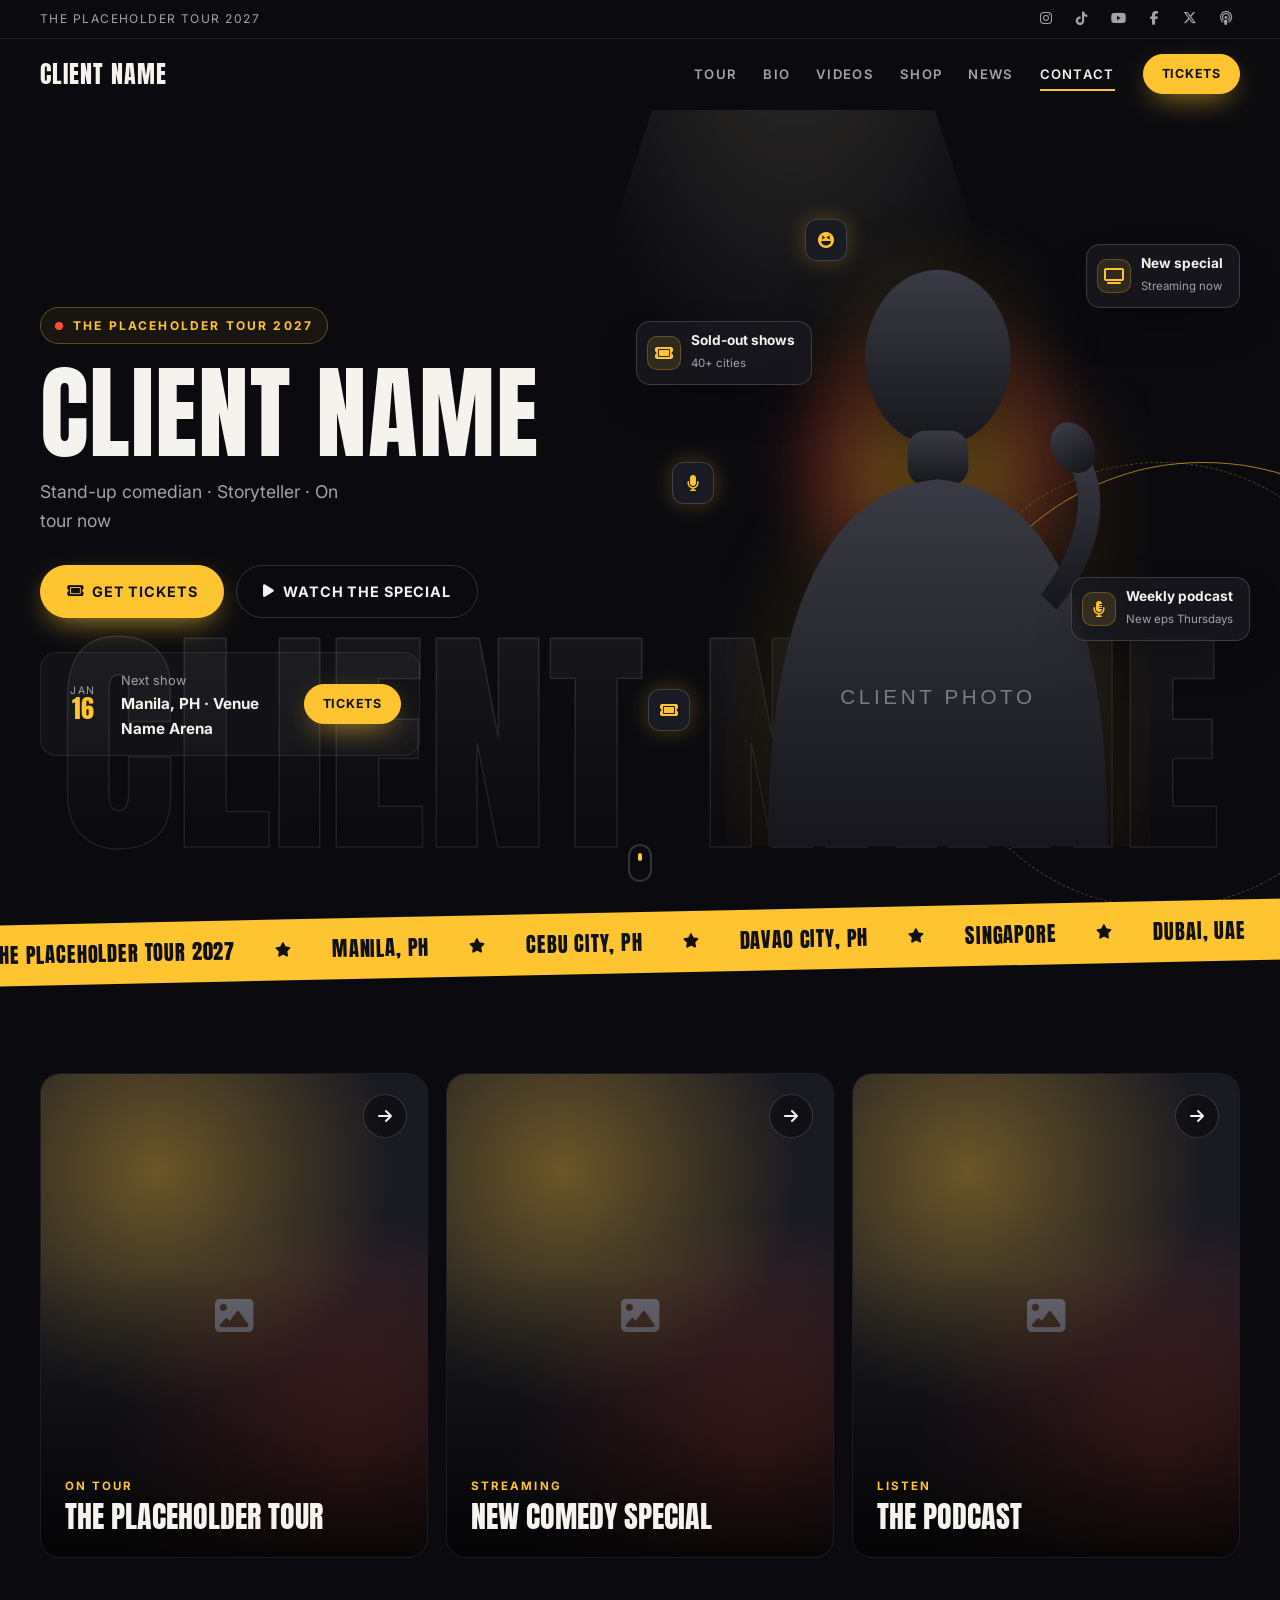
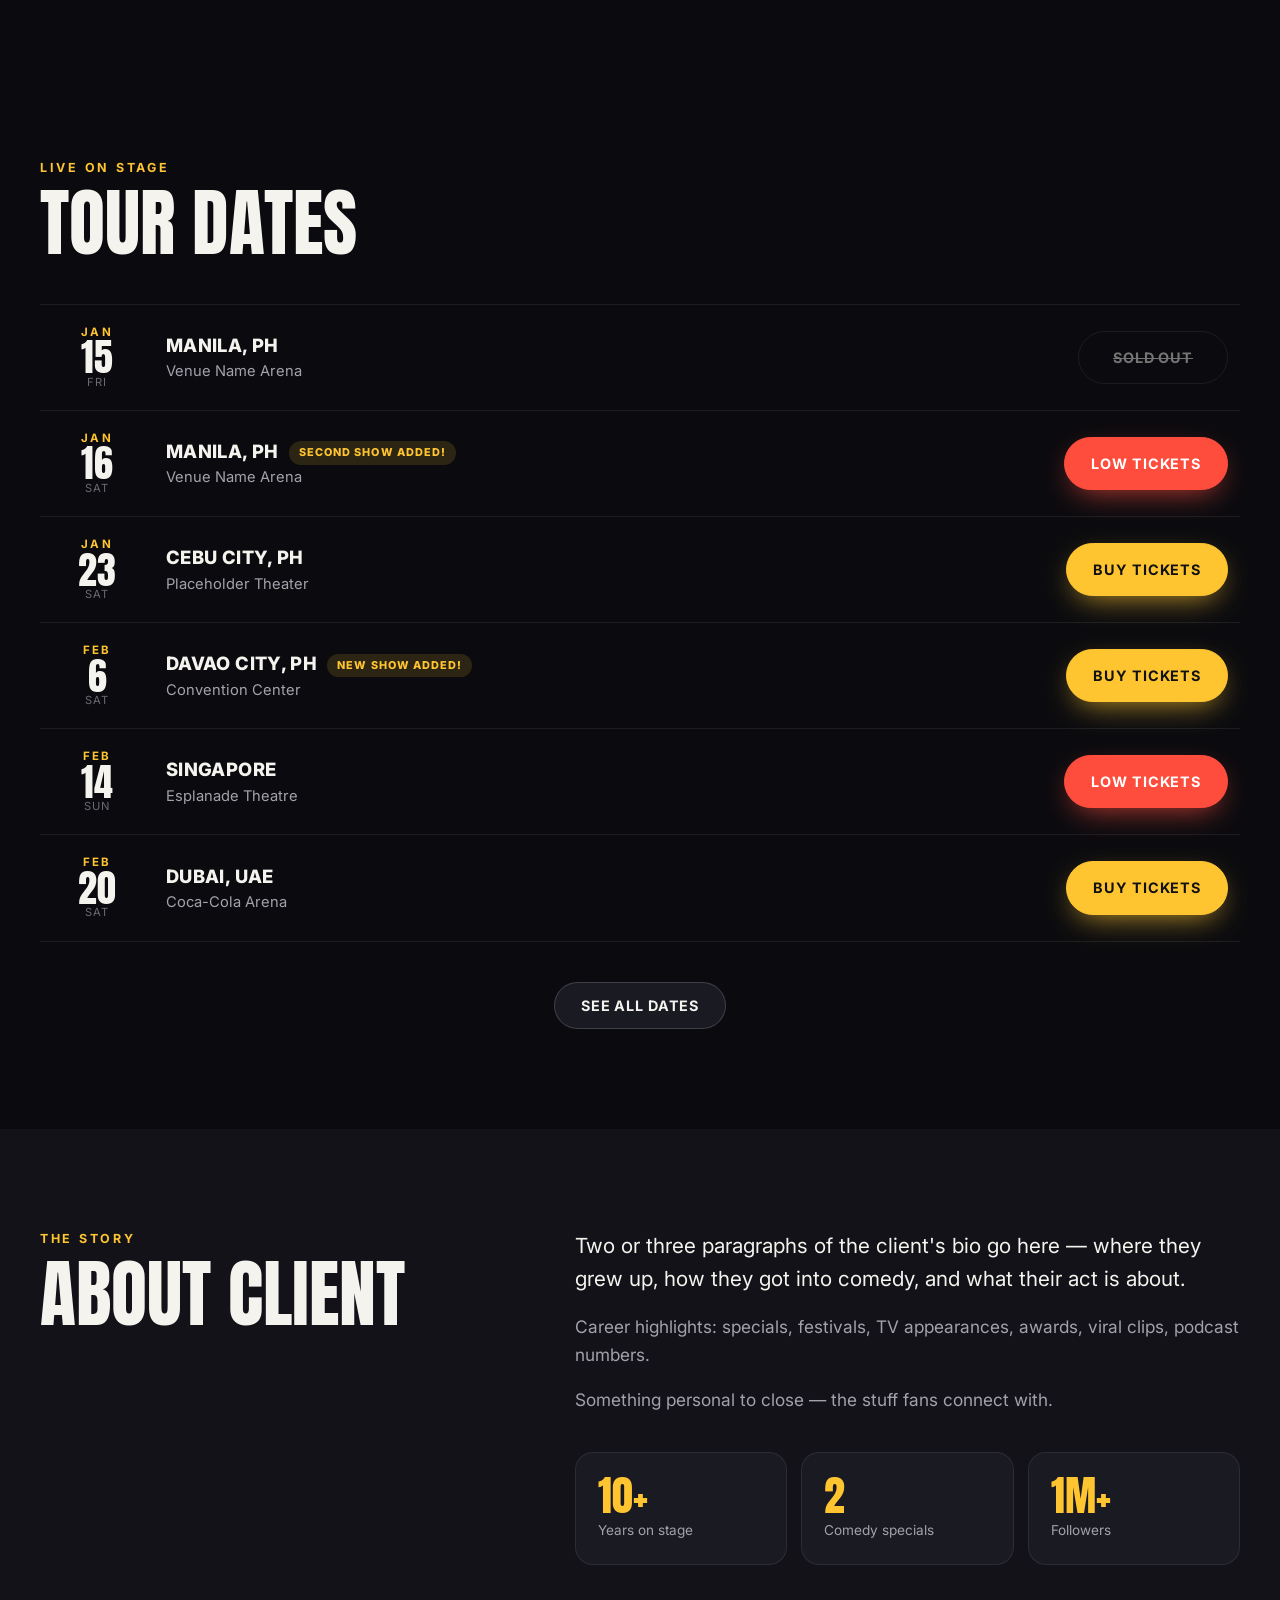
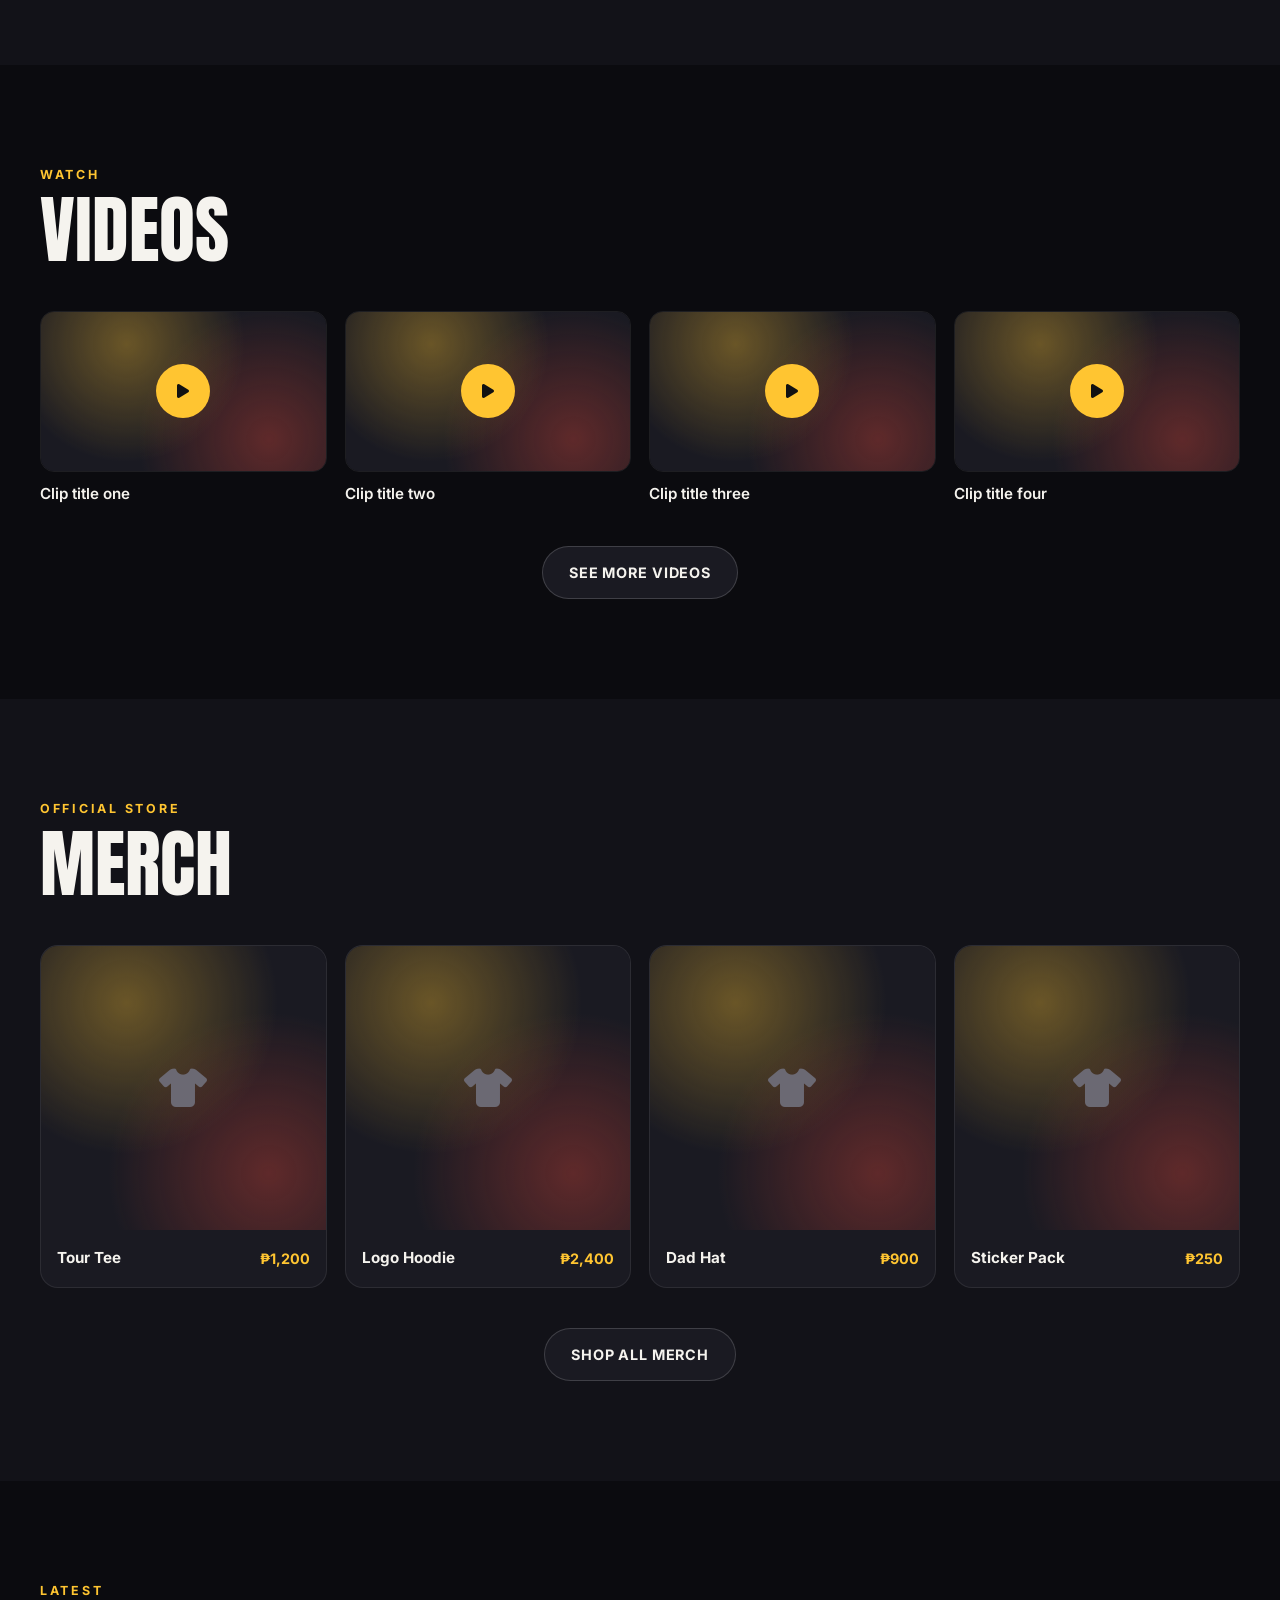
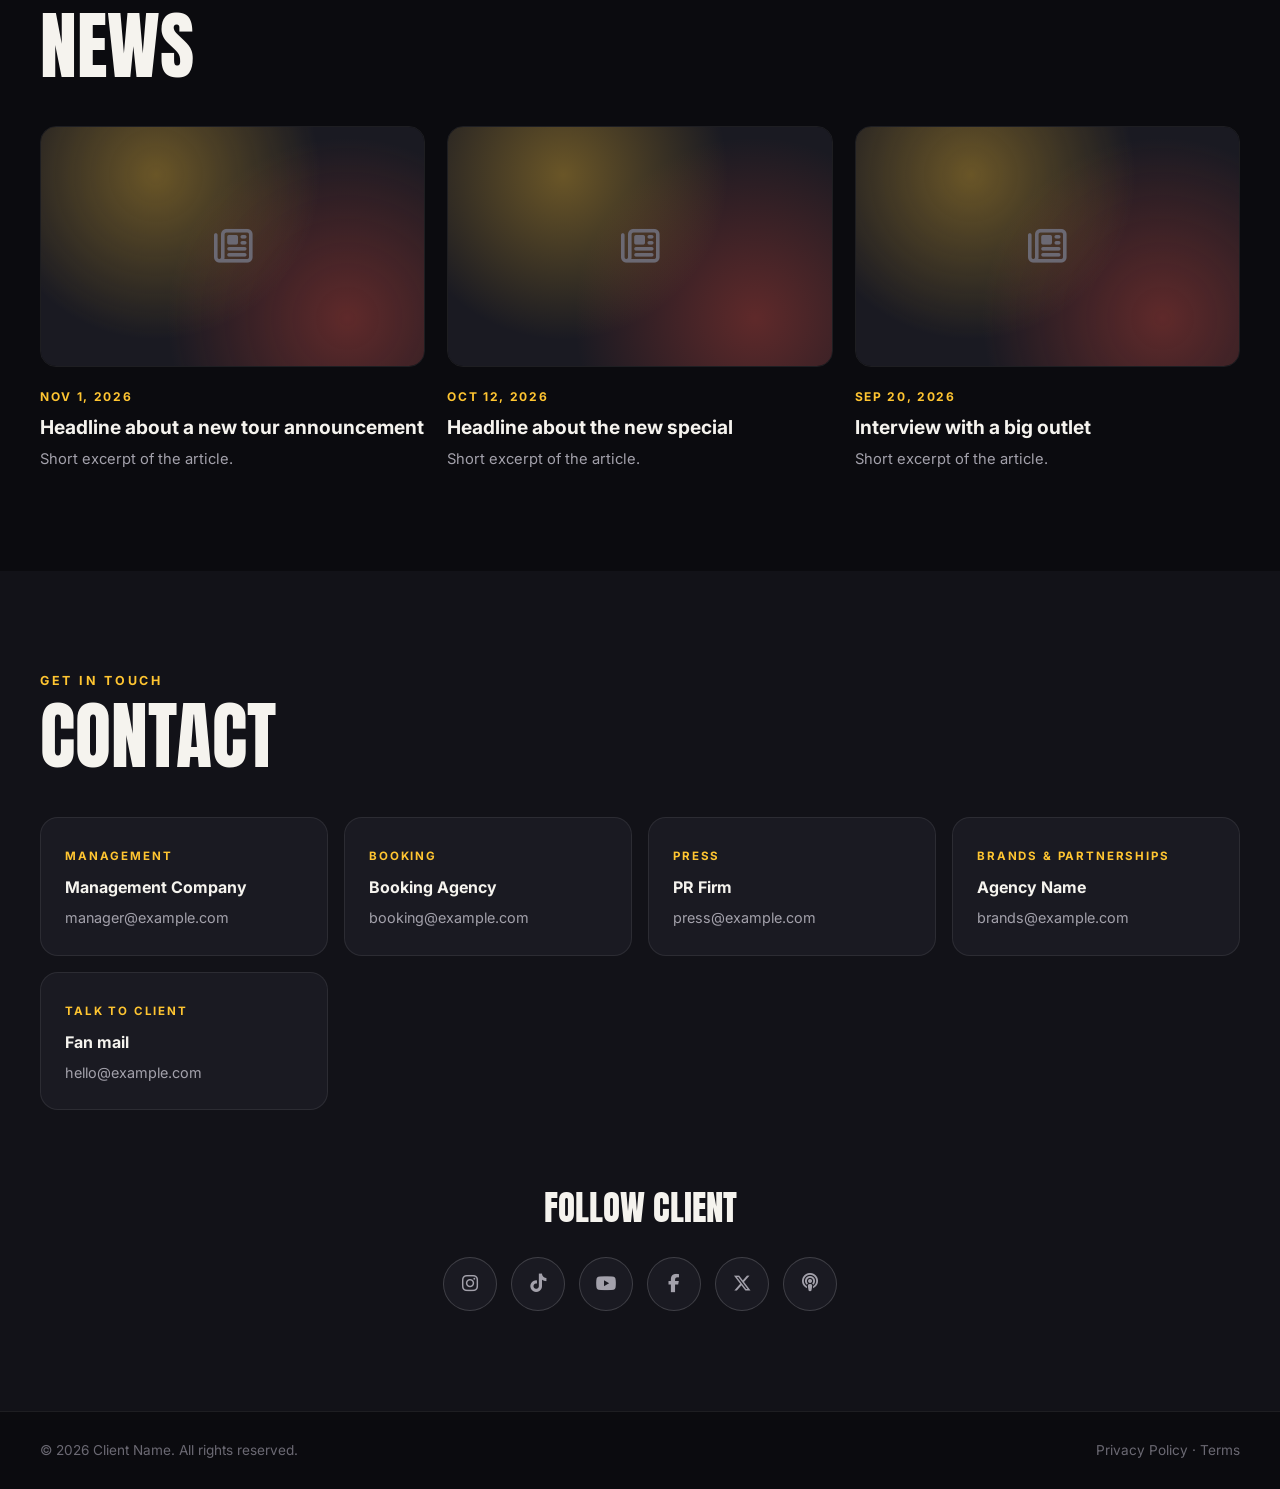
==== index.html @ ed83b292 "Comedian site template + Kapitan fan assistant Co-Authored-By: Claude Opus 5.5 <noreply@anthropic.co" ====
<!doctype html>
<html lang="en">
<head>
  <meta charset="utf-8">
  <meta name="viewport" content="width=device-width, initial-scale=1">
  <title>Client Name — Official Site</title>
  <meta name="description" content="Official site: tour dates, tickets, videos, merch and news.">
  <link rel="preconnect" href="https://fonts.googleapis.com">
  <link rel="preconnect" href="https://fonts.gstatic.com" crossorigin>
  <link href="https://fonts.googleapis.com/css2?family=Anton&family=Inter:wght@400;500;600;700;800&display=swap" rel="stylesheet">
  <link rel="stylesheet" href="https://cdnjs.cloudflare.com/ajax/libs/font-awesome/6.5.2/css/all.min.css">
  <link rel="stylesheet" href="style.css">
</head>
<body>
  <!-- top social strip -->
  <div class="topbar"><div class="wrap"><span class="topbar-tour" data-bind="tourName"></span><div class="socials sm" data-render="socials"></div></div></div>

  <header class="nav" id="nav">
    <div class="wrap nav-inner">
      <a href="#top" class="logo" data-bind="name"></a>
      <nav class="nav-links" id="navLinks">
        <a href="#tour">Tour</a><a href="#about">Bio</a><a href="#videos">Videos</a><a href="#merch">Shop</a><a href="#news">News</a><a href="#contact">Contact</a>
      </nav>
      <a href="#tour" class="btn btn-primary btn-sm nav-cta">Tickets</a>
      <button class="burger" id="burger" aria-label="Menu"><span></span><span></span></button>
    </div>
  </header>

  <main id="top">
    <!-- ================= HERO ================= -->
    <section class="hero">
      <div class="spotlight" aria-hidden="true"></div>
      <div class="hero-name" aria-hidden="true" data-depth="0.4"><span data-bind="name"></span></div>

      <div class="wrap hero-grid">
        <div class="hero-copy">
          <p class="eyebrow"><span class="live-dot"></span><span data-bind="tourName"></span></p>
          <h1 class="hero-title" data-bind="name"></h1>
          <p class="hero-tag" data-bind="tagline"></p>
          <div class="hero-btns" data-render="heroButtons"></div>
          <div class="next-show" id="nextShow"></div>
        </div>

        <div class="hero-visual" id="heroVisual">
          <div class="portrait" data-depth="0.6">
            <div class="halo" data-depth="1.3"></div>
            <div class="ring ring-a" data-depth="1"></div>
            <div class="ring ring-b" data-depth="1.2"></div>
            <div class="sweep" aria-hidden="true"></div>
            <img class="portrait-img" id="portraitImg" alt="" width="700" height="1054">
          </div>
          <div data-render="chips"></div>
          <span class="float-icon fi-1" data-depth="3"><i class="fa-solid fa-microphone"></i></span>
          <span class="float-icon fi-2" data-depth="2.4"><i class="fa-solid fa-face-laugh-squint"></i></span>
          <span class="float-icon fi-3" data-depth="3.2"><i class="fa-solid fa-ticket"></i></span>
        </div>
      </div>
      <a href="#promos" class="scroll-cue" aria-label="Scroll"><span></span></a>
    </section>

    <!-- ticker -->
    <div class="ticker" aria-hidden="true"><div class="ticker-track" id="ticker"></div></div>

    <!-- ================= PROMO TILES ================= -->
    <section class="section" id="promos"><div class="wrap promos" data-render="promos"></div></section>

    <!-- ================= TOUR ================= -->
    <section class="section" id="tour">
      <div class="wrap">
        <div class="sec-head reveal"><span class="kicker">Live on stage</span><h2>Tour Dates</h2></div>
        <ul class="tour-list" id="tourList"></ul>
        <div class="center"><button class="btn btn-ghost" id="tourMore">See all dates</button></div>
      </div>
    </section>

    <!-- ================= ABOUT ================= -->
    <section class="section alt" id="about">
      <div class="wrap about">
        <div class="sec-head reveal"><span class="kicker">The story</span><h2>About <span data-bind="firstName"></span></h2></div>
        <div class="about-body reveal" data-render="about"></div>
        <div class="stats reveal" data-render="stats"></div>
      </div>
    </section>

    <!-- ================= VIDEOS ================= -->
    <section class="section" id="videos">
      <div class="wrap">
        <div class="sec-head reveal"><span class="kicker">Watch</span><h2>Videos</h2></div>
        <div class="video-grid" data-render="videos"></div>
        <div class="center"><a class="btn btn-ghost" data-href="videosMore" target="_blank" rel="noopener">See more videos</a></div>
      </div>
    </section>

    <!-- ================= MERCH ================= -->
    <section class="section alt" id="merch">
      <div class="wrap">
        <div class="sec-head reveal"><span class="kicker">Official store</span><h2>Merch</h2></div>
        <div class="merch-grid" data-render="merch"></div>
        <div class="center"><a class="btn btn-ghost" data-href="merchStore" target="_blank" rel="noopener">Shop all merch</a></div>
      </div>
    </section>

    <!-- ================= NEWS ================= -->
    <section class="section" id="news">
      <div class="wrap">
        <div class="sec-head reveal"><span class="kicker">Latest</span><h2>News</h2></div>
        <div class="news-grid" data-render="news"></div>
      </div>
    </section>

    <!-- ================= CONTACT ================= -->
    <section class="section alt" id="contact">
      <div class="wrap">
        <div class="sec-head reveal"><span class="kicker">Get in touch</span><h2>Contact</h2></div>
        <div class="contact-grid" data-render="contacts"></div>
        <div class="follow reveal">
          <h3>Follow <span data-bind="firstName"></span></h3>
          <div class="socials lg" data-render="socials"></div>
        </div>
      </div>
    </section>
  </main>

  <footer class="footer">
    <div class="wrap footer-inner">
      <span>© <span id="year"></span> <span data-bind="name"></span>. All rights reserved.</span>
      <span><a href="#">Privacy Policy</a> · <a href="#">Terms</a></span>
    </div>
  </footer>

  <!-- video lightbox -->
  <div class="lightbox" id="lightbox" hidden><button class="lb-close" aria-label="Close">&times;</button><div class="lb-frame" id="lbFrame"></div></div>

  <script src="data.js"></script>
  <script src="script.js"></script>
  <!-- Kapitan fan assistant: knowledge is generated from data.js -->
  <script src="kapitan-kb.js"></script>
  <script src="https://garciaralphlawrence-svg.github.io/AI-Analytics-Studio/widget/kapitan.js" data-site="comedian" data-api="none" defer></script>
</body>
</html>
---- style.css ----
:root {
  --bg: #0b0b0f; --bg-2: #121218; --surface: #1a1a22; --border: rgba(255,255,255,.08); --border-strong: rgba(255,255,255,.16);
  --text: #f5f3ee; --muted: #a3a1ab; --faint: #6b6973;
  --accent: #ffc531; --accent-rgb: 255,197,49; --hot: #ff4d3d; --ok: #3ddc84;
  --display: "Anton", Impact, sans-serif; --body: "Inter", system-ui, sans-serif;
  --ease: cubic-bezier(.22,1,.36,1); --shadow: 0 20px 50px -20px rgba(0,0,0,.7);
}
* { box-sizing: border-box; margin: 0; padding: 0; }
html { scroll-behavior: smooth; scroll-padding-top: 80px; }
body { background: var(--bg); color: var(--text); font-family: var(--body); line-height: 1.6; overflow-x: hidden; }
a { color: inherit; text-decoration: none; }
img { display: block; max-width: 100%; }
.wrap { width: min(1200px, 100% - 32px); margin-inline: auto; }
.center { text-align: center; margin-top: 40px; }

/* buttons */
.btn { display: inline-flex; align-items: center; gap: 8px; padding: 14px 26px; border-radius: 999px; font-weight: 700; font-size: .9rem; letter-spacing: .06em; text-transform: uppercase; border: 1px solid var(--border-strong); background: transparent; color: var(--text); cursor: pointer; transition: all .3s var(--ease); font-family: inherit; }
.btn:hover { transform: translateY(-3px); border-color: var(--accent); color: var(--accent); }
.btn-primary { background: var(--accent); color: #111; border-color: var(--accent); box-shadow: 0 10px 30px -10px rgba(var(--accent-rgb), .8); }
.btn-primary:hover { color: #111; box-shadow: 0 16px 40px -10px rgba(var(--accent-rgb), 1); }
.btn-sm { padding: 9px 18px; font-size: .78rem; }
.btn-ghost { background: var(--surface); }

/* top strip + nav */
.topbar { border-bottom: 1px solid var(--border); font-size: .75rem; color: var(--muted); letter-spacing: .12em; text-transform: uppercase; }
.topbar .wrap { display: flex; justify-content: space-between; align-items: center; height: 38px; }
.socials { display: flex; gap: 10px; flex-wrap: wrap; }
.socials a { display: grid; place-items: center; color: var(--muted); transition: all .3s var(--ease); }
.socials.sm a { width: 26px; height: 26px; font-size: .85rem; }
.socials a:hover { color: var(--accent); transform: translateY(-3px); }
.socials.lg { justify-content: center; gap: 14px; }
.socials.lg a { width: 54px; height: 54px; border-radius: 50%; border: 1px solid var(--border-strong); font-size: 1.15rem; background: var(--surface); }
.socials.lg a:hover { border-color: var(--accent); box-shadow: 0 10px 24px -10px rgba(var(--accent-rgb), .8); }

.nav { position: sticky; top: 0; z-index: 50; transition: background .3s, border-color .3s; border-bottom: 1px solid transparent; }
.nav.scrolled { background: rgba(11,11,15,.82); backdrop-filter: blur(14px); -webkit-backdrop-filter: blur(14px); border-color: var(--border); }
.nav-inner { display: flex; align-items: center; gap: 28px; height: 70px; }
.logo { font-family: var(--display); font-size: 1.5rem; letter-spacing: .04em; text-transform: uppercase; margin-right: auto; }
.nav-links { display: flex; gap: 26px; }
.nav-links a { font-size: .82rem; font-weight: 600; letter-spacing: .1em; text-transform: uppercase; color: var(--muted); position: relative; }
.nav-links a::after { content: ""; position: absolute; left: 0; bottom: -6px; width: 100%; height: 2px; background: var(--accent); transform: scaleX(0); transition: transform .3s var(--ease); transform-origin: left; }
.nav-links a:hover, .nav-links a.active { color: var(--text); }
.nav-links a:hover::after, .nav-links a.active::after { transform: scaleX(1); }
.burger { display: none; background: none; border: 0; width: 34px; height: 34px; cursor: pointer; position: relative; }
.burger span { position: absolute; left: 6px; right: 6px; height: 2px; background: var(--text); transition: transform .3s; }
.burger span:first-child { top: 12px; } .burger span:last-child { top: 20px; }
.burger.open span:first-child { transform: translateY(4px) rotate(45deg); } .burger.open span:last-child { transform: translateY(-4px) rotate(-45deg); }

/* ================= HERO ================= */
.hero { position: relative; min-height: clamp(560px, calc(100svh - 108px), 920px); display: flex; align-items: center; overflow: hidden; padding: 40px 0 0; }
.spotlight { position: absolute; left: 62%; top: -20%; width: 900px; height: 140%; margin-left: -450px; pointer-events: none;
  background: radial-gradient(ellipse 40% 60% at 50% 0%, rgba(255,240,200,.16), transparent 70%); clip-path: polygon(40% 0, 60% 0, 100% 100%, 0 100%); filter: blur(10px); animation: flicker 6s ease-in-out infinite; }
@keyframes flicker { 0%,100% { opacity: 1; } 47% { opacity: 1; } 48% { opacity: .75; } 49% { opacity: 1; } }
/* giant name sitting BEHIND the floating cutout */
.hero-name { position: absolute; inset: auto 0 6% 0; text-align: center; pointer-events: none; z-index: 0; white-space: nowrap; }
.hero-name span { font-family: var(--display); text-transform: uppercase; font-size: clamp(6rem, 19vw, 18rem); line-height: .85; color: transparent; -webkit-text-stroke: 1.5px rgba(255,255,255,.09);
  background: linear-gradient(180deg, rgba(255,255,255,.07), transparent 80%); -webkit-background-clip: text; background-clip: text; }

.hero-grid { position: relative; z-index: 2; display: grid; grid-template-columns: minmax(0,1fr) minmax(0,1.05fr); align-items: end; gap: 20px; width: min(1200px, 100% - 32px); }
.hero-copy { padding-bottom: 90px; }
.eyebrow { display: inline-flex; align-items: center; gap: 10px; font-size: .75rem; font-weight: 700; letter-spacing: .18em; text-transform: uppercase; color: var(--accent); padding: 8px 14px; border: 1px solid rgba(var(--accent-rgb), .3); border-radius: 999px; background: rgba(var(--accent-rgb), .06); }
.live-dot { width: 8px; height: 8px; border-radius: 50%; background: var(--hot); box-shadow: 0 0 0 0 rgba(255,77,61,.7); animation: pulse 1.8s infinite; }
@keyframes pulse { 70% { box-shadow: 0 0 0 10px rgba(255,77,61,0); } 100% { box-shadow: 0 0 0 0 rgba(255,77,61,0); } }
.hero-title { font-family: var(--display); font-weight: 400; text-transform: uppercase; font-size: clamp(3.4rem, 8vw, 7rem); line-height: .92; margin: 22px 0 18px; letter-spacing: .01em; }
.hero-title .ch { display: inline-block; opacity: 0; transform: translateY(60%) rotate(6deg); transition: all .8s var(--ease); }
body.ready .hero-title .ch { opacity: 1; transform: none; }
.hero-tag { color: var(--muted); font-size: 1.1rem; max-width: 30ch; }
.hero-btns { display: flex; gap: 12px; flex-wrap: wrap; margin-top: 30px; }
.next-show { margin-top: 34px; display: flex; align-items: center; gap: 14px; padding: 14px 18px; border: 1px solid var(--border); border-radius: 16px; background: rgba(255,255,255,.03); max-width: 380px; }
.next-show:empty { display: none; }
.next-show .ns-date { font-family: var(--display); font-size: 1.6rem; line-height: 1; text-align: center; color: var(--accent); min-width: 48px; }
.next-show .ns-date small { display: block; font-family: var(--body); font-size: .65rem; letter-spacing: .15em; color: var(--muted); }
.next-show b { display: block; font-size: .95rem; } .next-show span { font-size: .8rem; color: var(--muted); }

/* the floating cutout (same logic as the portfolio) */
.hero-visual { position: relative; height: min(640px, 72svh); min-height: 460px; }
.portrait { position: absolute; left: 50%; bottom: 0; height: 100%; aspect-ratio: 700 / 1054; transform: translateX(-50%); }
.portrait-img, .sweep { position: absolute; left: 0; bottom: 0; width: 100%; height: 100%; object-fit: contain; object-position: bottom; z-index: 2; }
.portrait-img { filter: drop-shadow(0 30px 40px rgba(0,0,0,.6)) drop-shadow(0 0 40px rgba(var(--accent-rgb), .15));
  clip-path: inset(100% 0 0 0); transform: translateY(40px); transition: clip-path 1.4s var(--ease) .3s, transform 1.4s var(--ease) .3s; }
body.ready .portrait-img { clip-path: inset(0); transform: none; animation: hover 7s ease-in-out 1.8s infinite; }
@keyframes hover { 50% { translate: 0 -12px; } }
/* light sweep masked to the silhouette (mask url set by JS) */
.sweep { z-index: 3; pointer-events: none; mix-blend-mode: screen; -webkit-mask-size: contain; mask-size: contain; -webkit-mask-repeat: no-repeat; mask-repeat: no-repeat; -webkit-mask-position: bottom; mask-position: bottom;
  background: linear-gradient(180deg, transparent 42%, rgba(var(--accent-rgb), .25) 49%, rgba(255,255,255,.35) 50%, rgba(var(--accent-rgb), .25) 51%, transparent 58%); background-size: 100% 300%; background-position: 0 100%; opacity: 0; }
body.ready .sweep { animation: sweep 7s var(--ease) 1.6s infinite, hover 7s ease-in-out 1.8s infinite; }
@keyframes sweep { 0% { background-position: 0 100%; opacity: 1; } 35% { background-position: 0 0; opacity: 1; } 36%, 100% { opacity: 0; } }
.halo { position: absolute; left: 50%; top: 14%; width: 80%; aspect-ratio: 1; transform: translateX(-50%); border-radius: 50%; z-index: 1;
  background: radial-gradient(circle, rgba(var(--accent-rgb), .55), rgba(255,77,61,.25) 45%, transparent 70%); filter: blur(20px); animation: breathe 6s ease-in-out infinite; }
@keyframes breathe { 50% { opacity: .65; scale: 1.06; } }
.ring { position: absolute; left: 50%; top: 40%; border-radius: 50%; pointer-events: none; z-index: 1; }
.ring-a { width: 105%; aspect-ratio: 1; translate: -50% -50%; border: 1px dashed rgba(var(--accent-rgb), .3); animation: spin 40s linear infinite; }
.ring-b { width: 125%; aspect-ratio: 1; translate: -50% -50%; border: 1px solid transparent; border-top-color: rgba(var(--accent-rgb), .6); border-right-color: rgba(255,77,61,.4); animation: spin 14s linear infinite reverse; }
.ring::before { content: ""; position: absolute; width: 8px; height: 8px; border-radius: 50%; background: var(--accent); box-shadow: 0 0 14px var(--accent); top: 50%; left: -4px; }
@keyframes spin { to { rotate: 360deg; } }
.chip { position: absolute; z-index: 4; display: flex; align-items: center; gap: 10px; padding: 10px 16px 10px 10px; border-radius: 14px; background: rgba(26,26,34,.7); border: 1px solid var(--border-strong); backdrop-filter: blur(12px); -webkit-backdrop-filter: blur(12px); box-shadow: var(--shadow); opacity: 0; transition: opacity .8s var(--ease); }
body.ready .chip { opacity: 1; }
.chip > i { width: 34px; height: 34px; border-radius: 10px; display: grid; place-items: center; color: var(--accent); background: rgba(var(--accent-rgb), .12); border: 1px solid rgba(var(--accent-rgb), .25); }
.chip b { display: block; font-size: .85rem; line-height: 1.2; } .chip small { color: var(--muted); font-size: .72rem; }
.chip-0 { top: 18%; left: 0; animation: bob 6s ease-in-out infinite; transition-delay: 1.2s; }
.chip-1 { top: 6%; right: 0; animation: bob 7s ease-in-out .8s infinite; transition-delay: 1.4s; }
.chip-2 { top: 58%; right: -10px; animation: bob 6.5s ease-in-out 1.6s infinite; transition-delay: 1.6s; }
@keyframes bob { 50% { transform: translateY(-14px); } }
.float-icon { position: absolute; z-index: 1; width: 42px; height: 42px; border-radius: 12px; display: grid; place-items: center; background: var(--surface); border: 1px solid var(--border-strong); color: var(--accent); box-shadow: 0 0 22px rgba(var(--accent-rgb), .25); animation: bob 5s ease-in-out infinite; }
.fi-1 { top: 40%; left: 6%; } .fi-2 { top: 2%; left: 28%; animation-delay: 1s; } .fi-3 { bottom: 18%; left: 2%; animation-delay: 2s; }
.scroll-cue { position: absolute; left: 50%; bottom: 20px; width: 24px; height: 38px; margin-left: -12px; border: 2px solid var(--border-strong); border-radius: 14px; z-index: 3; }
.scroll-cue span { position: absolute; left: 50%; top: 7px; width: 4px; height: 8px; margin-left: -2px; border-radius: 2px; background: var(--accent); animation: cue 1.8s infinite; }
@keyframes cue { to { transform: translateY(12px); opacity: 0; } }

/* ticker */
.ticker { background: var(--accent); color: #111; overflow: hidden; padding: 14px 0; transform: rotate(-1.2deg); margin: 10px -10px 0; position: relative; z-index: 5; }
.ticker-track { display: flex; gap: 40px; width: max-content; animation: marquee 30s linear infinite; font-family: var(--display); font-size: 1.3rem; text-transform: uppercase; letter-spacing: .04em; white-space: nowrap; }
.ticker-track i { font-size: .9rem; align-self: center; }
@keyframes marquee { to { transform: translateX(-50%); } }

/* sections */
.section { padding: 100px 0; }
.section.alt { background: var(--bg-2); }
.sec-head { margin-bottom: 44px; }
.kicker { display: block; color: var(--accent); font-weight: 700; font-size: .78rem; letter-spacing: .22em; text-transform: uppercase; margin-bottom: 8px; }
.sec-head h2 { font-family: var(--display); font-weight: 400; text-transform: uppercase; font-size: clamp(2.6rem, 6vw, 4.6rem); line-height: 1; }
.reveal { opacity: 0; transform: translateY(30px); transition: opacity .9s var(--ease), transform .9s var(--ease); }
.reveal.in { opacity: 1; transform: none; }

/* promo tiles */
.promos { display: grid; grid-template-columns: repeat(3, 1fr); gap: 18px; }
.promo { position: relative; aspect-ratio: 4/5; border-radius: 20px; overflow: hidden; border: 1px solid var(--border); display: flex; flex-direction: column; justify-content: flex-end; padding: 24px; isolation: isolate; }
.promo .ph, .promo img { position: absolute; inset: 0; width: 100%; height: 100%; object-fit: cover; z-index: -2; transition: transform .8s var(--ease); }
.promo::after { content: ""; position: absolute; inset: 0; z-index: -1; background: linear-gradient(180deg, transparent 40%, rgba(0,0,0,.85)); }
.promo:hover img, .promo:hover .ph { transform: scale(1.06); }
.promo small { color: var(--accent); font-weight: 700; letter-spacing: .18em; text-transform: uppercase; font-size: .72rem; }
.promo h3 { font-family: var(--display); font-weight: 400; text-transform: uppercase; font-size: 1.9rem; line-height: 1.05; margin-top: 6px; }
.promo .arrow { position: absolute; top: 20px; right: 20px; width: 44px; height: 44px; border-radius: 50%; display: grid; place-items: center; background: rgba(0,0,0,.4); border: 1px solid var(--border-strong); transition: all .3s var(--ease); }
.promo:hover .arrow { background: var(--accent); color: #111; rotate: -45deg; }
.ph { background: radial-gradient(circle at 30% 20%, rgba(var(--accent-rgb), .35), transparent 50%), radial-gradient(circle at 80% 80%, rgba(255,77,61,.3), transparent 50%), var(--surface); display: grid; place-items: center; color: var(--faint); font-size: 2.4rem; }

/* tour */
.tour-list { list-style: none; border-top: 1px solid var(--border); }
.tour-row { display: grid; grid-template-columns: 90px 1fr auto; align-items: center; gap: 24px; padding: 22px 12px; border-bottom: 1px solid var(--border); transition: background .3s, padding .3s var(--ease); }
.tour-row:hover { background: rgba(255,255,255,.03); padding-left: 22px; }
.tour-row.hidden { display: none; }
.t-date { font-family: var(--display); text-transform: uppercase; line-height: 1; text-align: center; }
.t-date small { display: block; font-family: var(--body); font-weight: 700; font-size: .72rem; letter-spacing: .18em; color: var(--accent); }
.t-date b { font-size: 2.4rem; font-weight: 400; } .t-date em { display: block; font-style: normal; font-family: var(--body); font-size: .7rem; color: var(--faint); letter-spacing: .1em; }
.t-city { font-weight: 800; font-size: 1.15rem; text-transform: uppercase; letter-spacing: .02em; }
.t-venue { color: var(--muted); font-size: .92rem; }
.t-badge { display: inline-block; margin-left: 10px; padding: 3px 10px; font-size: .68rem; font-weight: 800; letter-spacing: .1em; text-transform: uppercase; border-radius: 999px; background: rgba(var(--accent-rgb), .14); color: var(--accent); vertical-align: middle; }
.t-btn { min-width: 150px; justify-content: center; }
.t-btn.low { background: var(--hot); border-color: var(--hot); color: #fff; box-shadow: 0 10px 30px -10px rgba(255,77,61,.8); }
.t-btn.soldout { opacity: .45; pointer-events: none; text-decoration: line-through; }

/* about */
.about { display: grid; grid-template-columns: 1fr 1.4fr; gap: 20px 60px; }
.about .sec-head { grid-row: span 2; }
.about-body p { color: var(--muted); font-size: 1.08rem; margin-bottom: 18px; }
.about-body p:first-child { color: var(--text); font-size: 1.3rem; }
.stats { display: grid; grid-template-columns: repeat(3, 1fr); gap: 14px; }
.stat { padding: 22px; border: 1px solid var(--border); border-radius: 18px; background: var(--surface); }
.stat b { display: block; font-family: var(--display); font-weight: 400; font-size: 2.6rem; color: var(--accent); line-height: 1; }
.stat span { color: var(--muted); font-size: .85rem; }

/* videos */
.video-grid { display: grid; grid-template-columns: repeat(4, 1fr); gap: 18px; }
.video { cursor: pointer; background: none; border: 0; color: inherit; text-align: left; font: inherit; }
.video .thumb { position: relative; aspect-ratio: 16/9; border-radius: 14px; overflow: hidden; border: 1px solid var(--border); }
.video .thumb img, .video .thumb .ph { width: 100%; height: 100%; object-fit: cover; transition: transform .6s var(--ease); }
.video .play { position: absolute; left: 50%; top: 50%; width: 54px; height: 54px; margin: -27px 0 0 -27px; border-radius: 50%; display: grid; place-items: center; background: var(--accent); color: #111; transition: transform .3s var(--ease); }
.video:hover .thumb img, .video:hover .ph { transform: scale(1.07); } .video:hover .play { transform: scale(1.15); }
.video p { margin-top: 10px; font-weight: 600; font-size: .95rem; }

/* merch */
.merch-grid { display: grid; grid-template-columns: repeat(4, 1fr); gap: 18px; }
.product { border: 1px solid var(--border); border-radius: 18px; overflow: hidden; background: var(--surface); transition: transform .4s var(--ease), border-color .3s; }
.product:hover { transform: translateY(-6px); border-color: rgba(var(--accent-rgb), .4); }
.product .img { aspect-ratio: 1; overflow: hidden; background: #fff1; }
.product .img img, .product .img .ph { width: 100%; height: 100%; object-fit: cover; }
.product .info { padding: 16px; display: flex; justify-content: space-between; align-items: center; gap: 10px; }
.product b { font-size: .95rem; } .product span { color: var(--accent); font-weight: 700; font-size: .9rem; }

/* news */
.news-grid { display: grid; grid-template-columns: repeat(3, 1fr); gap: 22px; }
.news-card .img { aspect-ratio: 16/10; border-radius: 16px; overflow: hidden; margin-bottom: 16px; border: 1px solid var(--border); }
.news-card .img img, .news-card .img .ph { width: 100%; height: 100%; object-fit: cover; transition: transform .6s var(--ease); }
.news-card:hover .img img, .news-card:hover .ph { transform: scale(1.05); }
.news-card time { color: var(--accent); font-size: .75rem; font-weight: 700; letter-spacing: .14em; text-transform: uppercase; }
.news-card h3 { font-size: 1.2rem; line-height: 1.3; margin: 6px 0 8px; }
.news-card p { color: var(--muted); font-size: .92rem; }

/* contact */
.contact-grid { display: grid; grid-template-columns: repeat(4, 1fr); gap: 16px; }
.contact { padding: 24px; border: 1px solid var(--border); border-radius: 18px; background: var(--surface); }
.contact small { color: var(--accent); font-weight: 700; font-size: .72rem; letter-spacing: .16em; text-transform: uppercase; }
.contact b { display: block; margin: 8px 0 4px; } .contact a { color: var(--muted); font-size: .9rem; word-break: break-all; } .contact a:hover { color: var(--accent); }
.follow { text-align: center; margin-top: 70px; }
.follow h3 { font-family: var(--display); font-weight: 400; text-transform: uppercase; font-size: 2.2rem; margin-bottom: 20px; }

.footer { border-top: 1px solid var(--border); padding: 28px 0; color: var(--faint); font-size: .85rem; }
.footer-inner { display: flex; justify-content: space-between; gap: 12px; flex-wrap: wrap; }
.footer a:hover { color: var(--accent); }

/* lightbox */
.lightbox { position: fixed; inset: 0; z-index: 100; background: rgba(0,0,0,.9); display: grid; place-items: center; padding: 16px; }
.lightbox[hidden] { display: none; }
.lb-frame { width: min(1000px, 100%); aspect-ratio: 16/9; } .lb-frame iframe { width: 100%; height: 100%; border: 0; border-radius: 12px; }
.lb-close { position: absolute; top: 16px; right: 20px; background: none; border: 0; color: #fff; font-size: 2.6rem; cursor: pointer; }

/* responsive */
@media (max-width: 960px) {
  .nav-links { position: fixed; inset: 108px 0 auto 0; flex-direction: column; gap: 0; background: rgba(11,11,15,.97); border-bottom: 1px solid var(--border); transform: translateY(-120%); visibility: hidden; transition: transform .4s var(--ease), visibility 0s .4s; z-index: -1; }
  .nav-links.open { transform: none; visibility: visible; transition: transform .4s var(--ease); }
  .nav-links a { padding: 16px; border-top: 1px solid var(--border); }
  .burger { display: block; }
  .hero-grid { grid-template-columns: minmax(0,1fr); text-align: center; }
  .hero-title { font-size: clamp(3rem, 15vw, 5rem); }
  .hero-copy { padding-bottom: 0; order: 2; } .hero-tag { margin-inline: auto; } .hero-btns { justify-content: center; } .next-show { margin-inline: auto; text-align: left; }
  .hero-visual { height: 480px; min-height: 0; }
  .hero-name { bottom: auto; top: 12%; }
  .promos, .news-grid { grid-template-columns: 1fr; } .promo { aspect-ratio: 16/9; }
  .video-grid, .merch-grid, .contact-grid { grid-template-columns: repeat(2, 1fr); }
  .about { grid-template-columns: 1fr; } .about .sec-head { grid-row: auto; }
}
@media (max-width: 600px) {
  .topbar-tour, .nav-cta { display: none; }
  .hero-visual { height: 400px; }
  .chip { padding: 7px 10px 7px 7px; } .chip > i { width: 28px; height: 28px; } .chip small { display: none; }
  .chip-0 { left: -4px; } .chip-1 { right: -4px; } .chip-2 { right: -4px; }
  .tour-row { grid-template-columns: 64px 1fr; gap: 6px 14px; padding: 18px 4px; }
  .tour-row:hover { padding-left: 4px; }
  .t-btn { grid-column: 1 / -1; width: 100%; }
  .t-date b { font-size: 2rem; }
  .video-grid, .merch-grid { gap: 12px; } .contact-grid, .stats { grid-template-columns: 1fr; }
  .section { padding: 70px 0; }
}
@media (prefers-reduced-motion: reduce) { *, *::before, *::after { animation: none !important; transition: none !important; } .reveal, .chip, .hero-title .ch { opacity: 1; transform: none; } .portrait-img { clip-path: none; transform: none; } }
/* ?still in the URL = skip intro animations (used for screenshots / previews) */
.still *, .still *::before, .still *::after { transition: none !important; animation-play-state: paused !important; }
.still .reveal { opacity: 1; transform: none; }
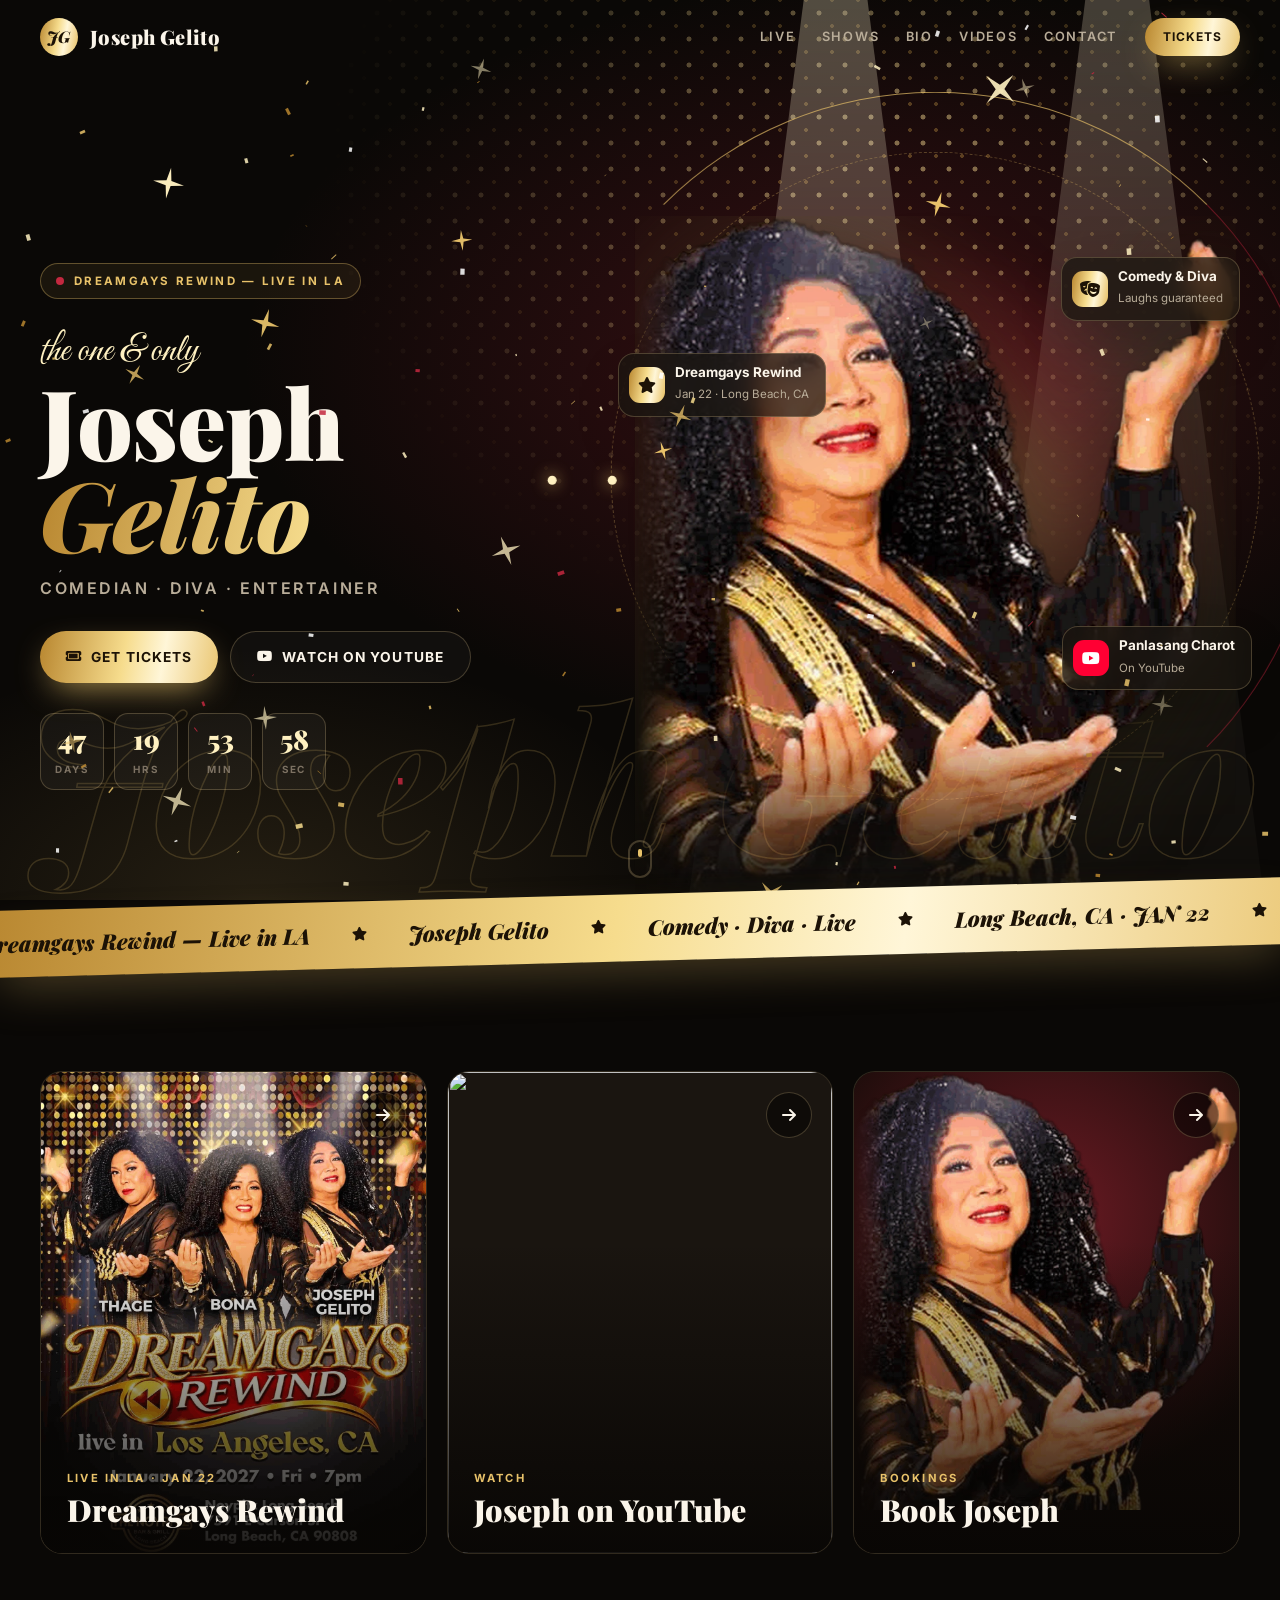
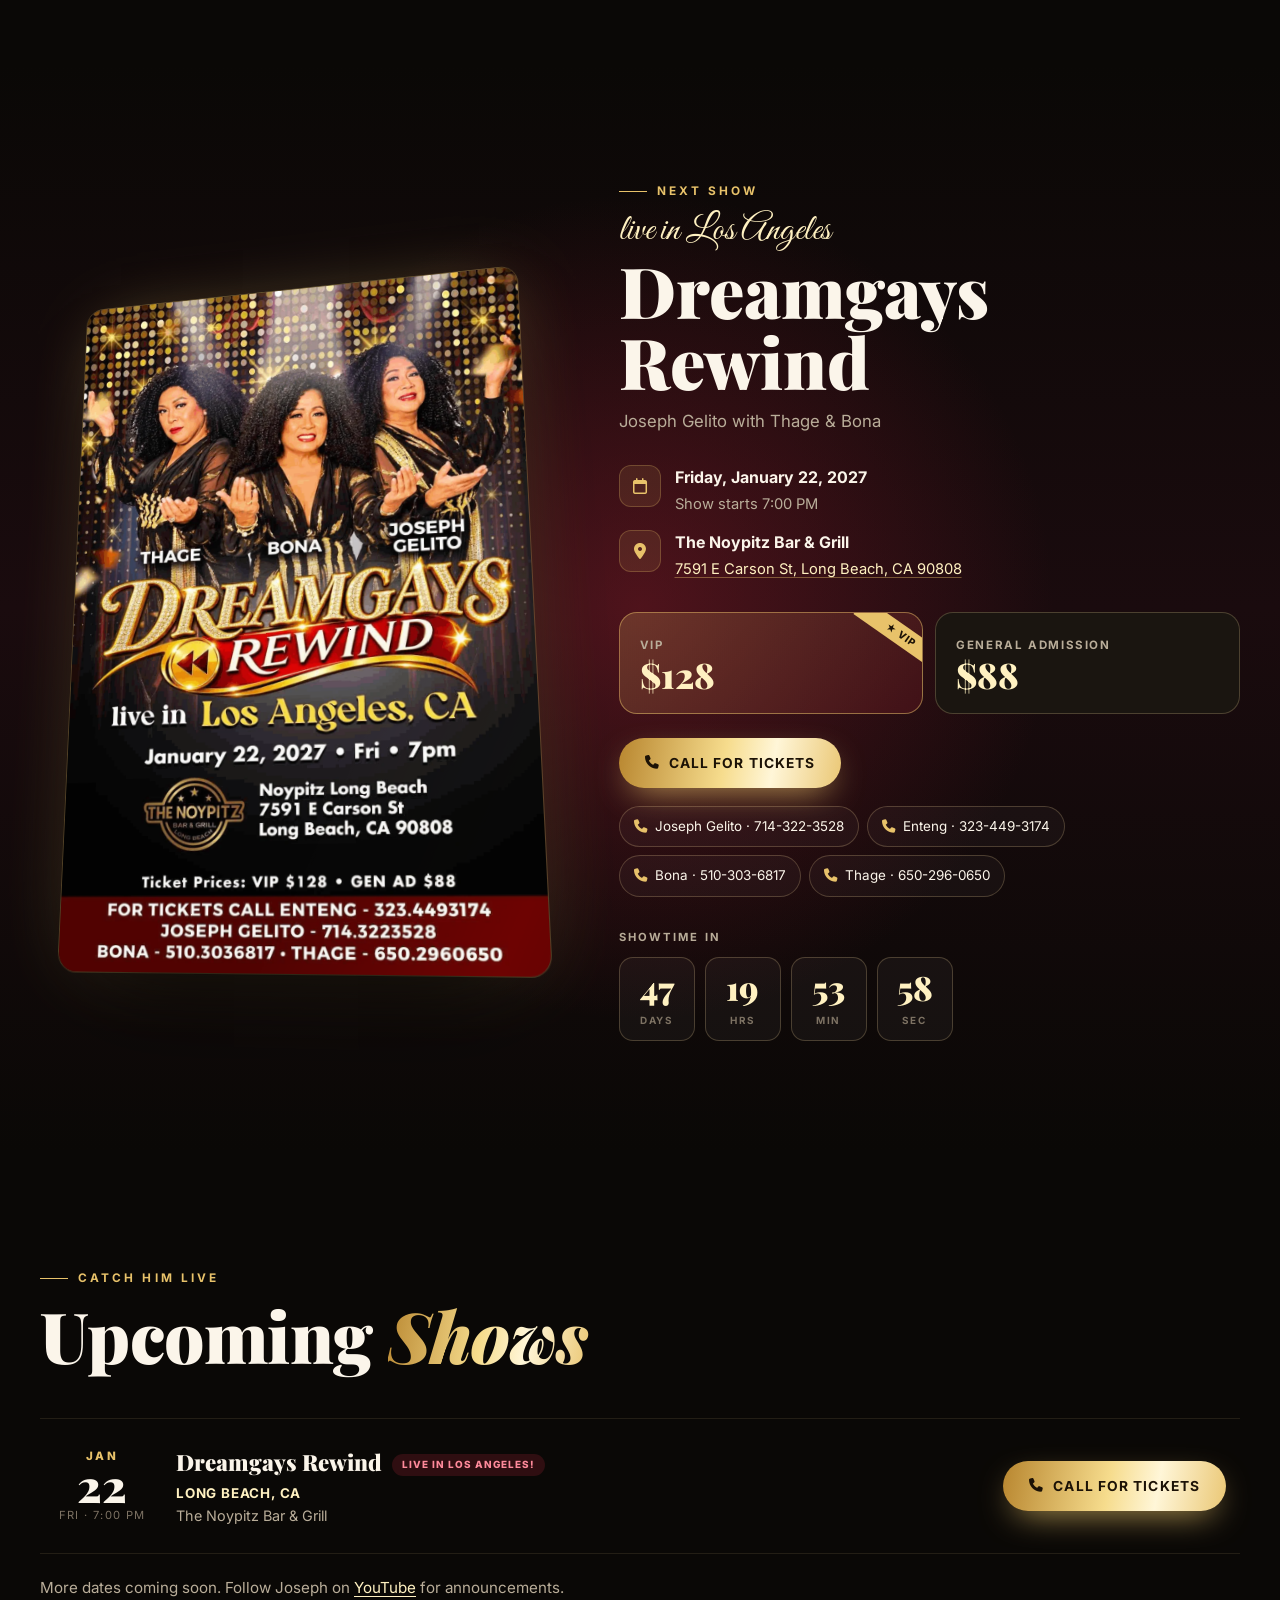
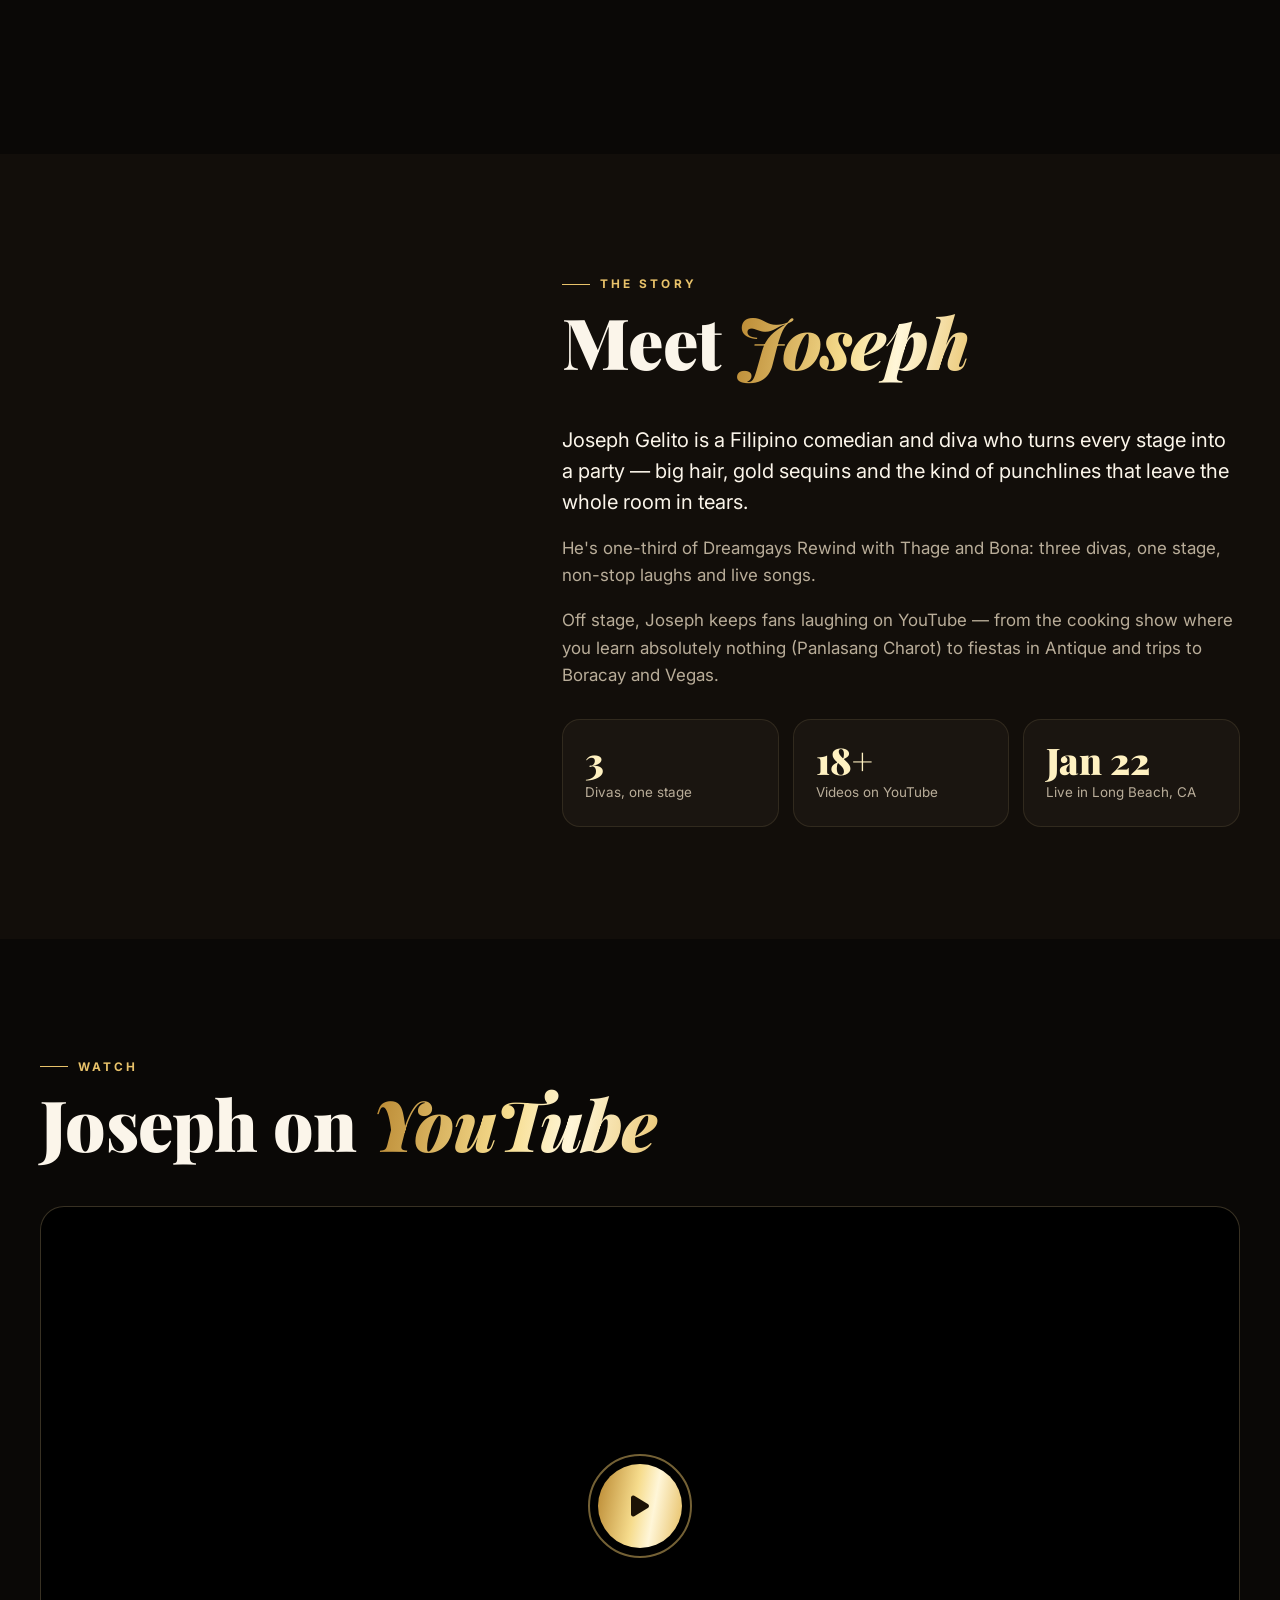
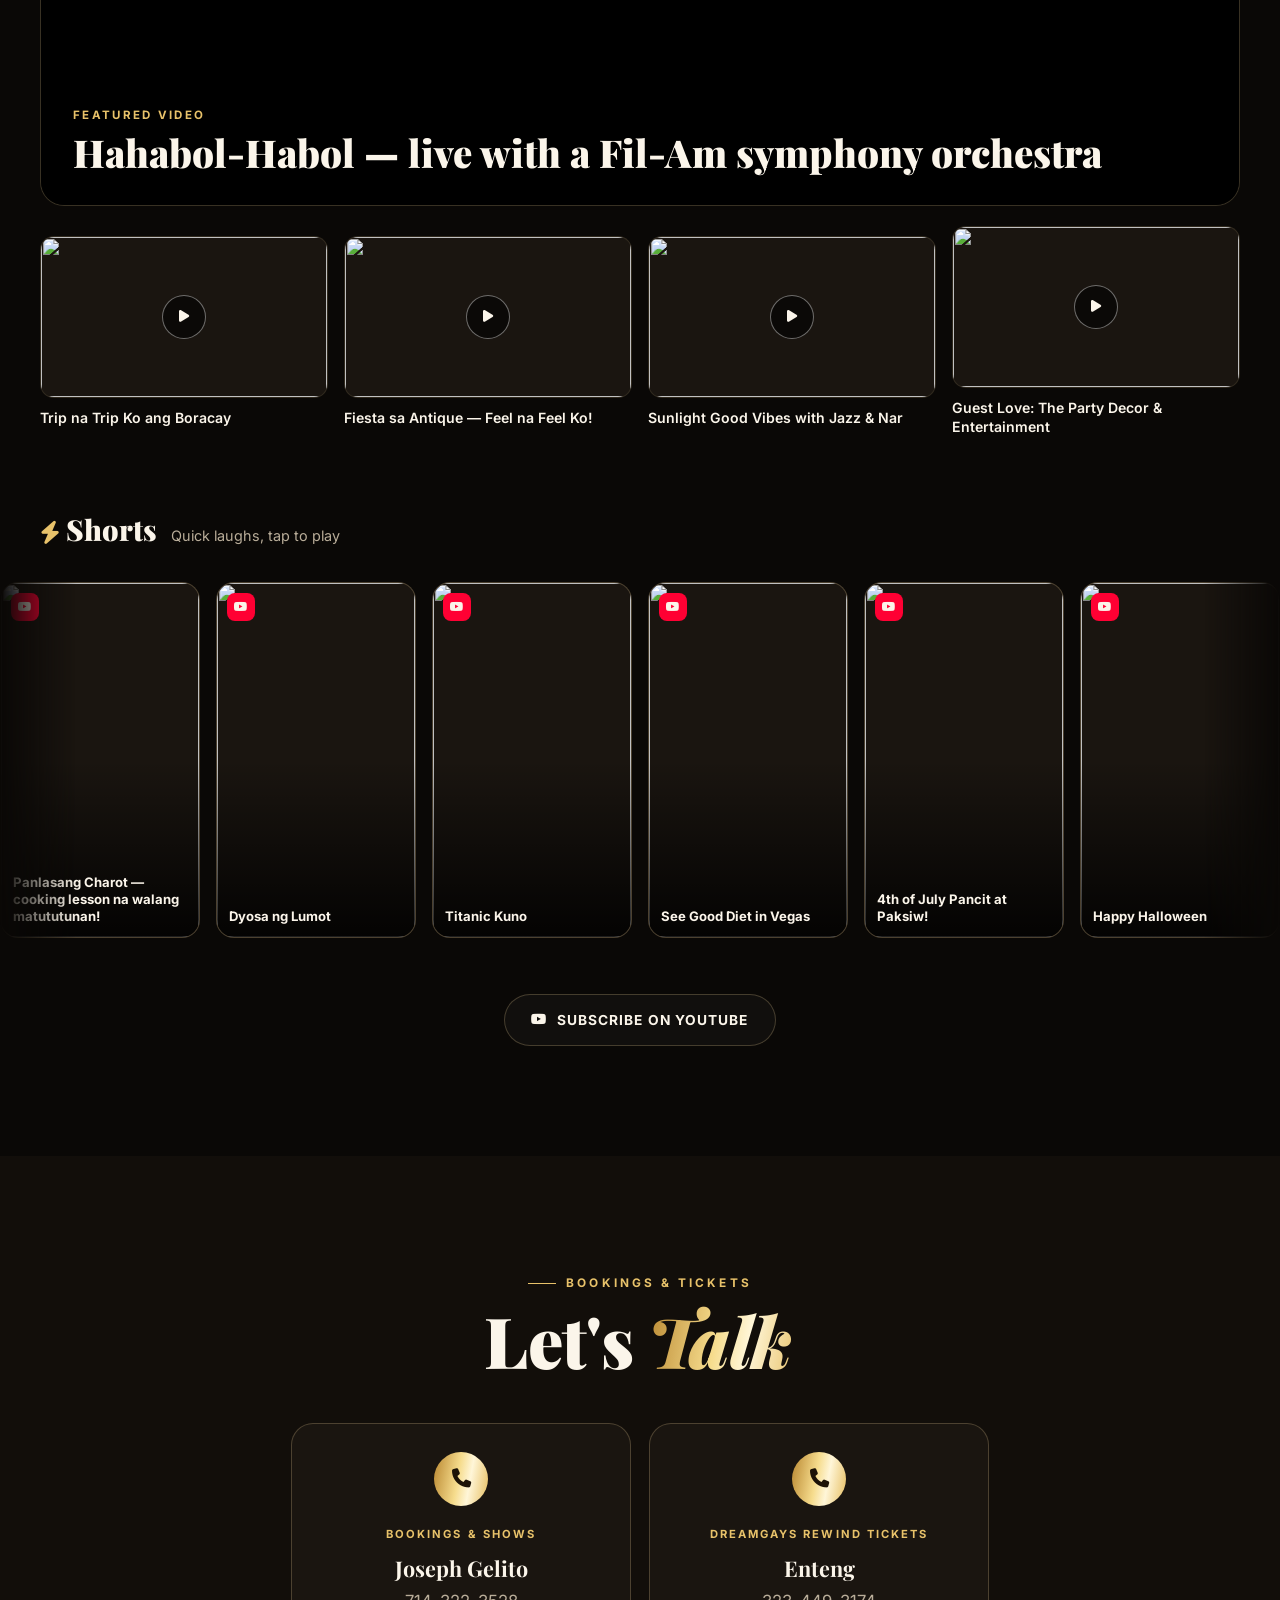
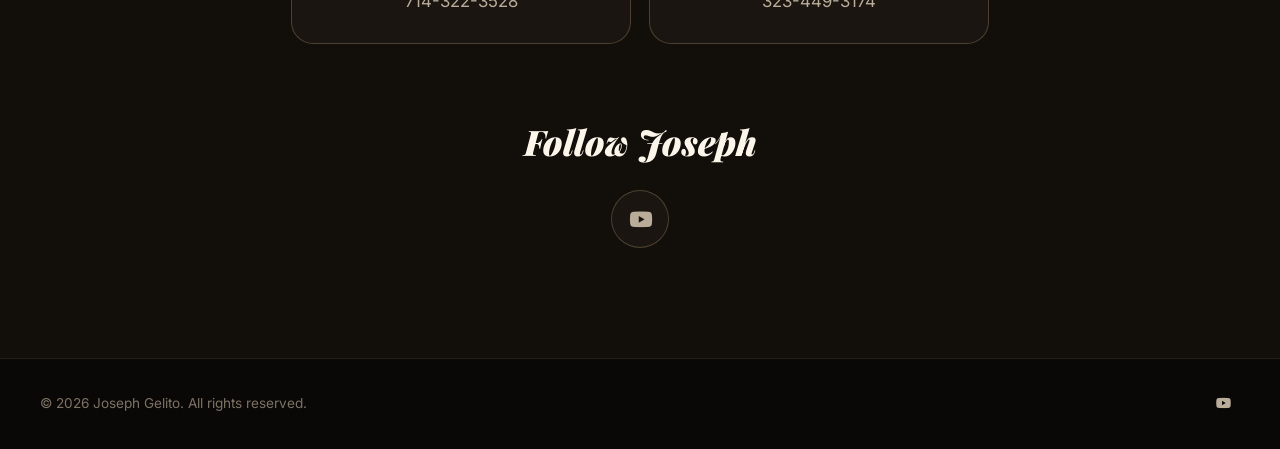
==== commit bba7d61a: "Joseph Gelito site: gold diva redesign, Dreamgays Rewind event, YouTube - Joseph's cutout (from the " ====
--- a/index.html
+++ b/index.html
@@ -3,72 +3,89 @@
 <head>
   <meta charset="utf-8">
   <meta name="viewport" content="width=device-width, initial-scale=1">
-  <title>Client Name — Official Site</title>
-  <meta name="description" content="Official site: tour dates, tickets, videos, merch and news.">
+  <title>Joseph Gelito — Official Site</title>
+  <meta name="description" content="Joseph Gelito — Filipino comedian and diva. Dreamgays Rewind live in Long Beach, CA on January 22, 2027. Tickets, videos and bookings.">
+  <meta property="og:title" content="Joseph Gelito — Official Site">
+  <meta property="og:description" content="Dreamgays Rewind live in Los Angeles · Jan 22, 2027 · Tickets, videos and bookings.">
+  <meta property="og:image" content="assets/dreamgays-rewind-poster.jpg">
+  <meta name="theme-color" content="#0a0806">
   <link rel="preconnect" href="https://fonts.googleapis.com">
   <link rel="preconnect" href="https://fonts.gstatic.com" crossorigin>
-  <link href="https://fonts.googleapis.com/css2?family=Anton&family=Inter:wght@400;500;600;700;800&display=swap" rel="stylesheet">
+  <link href="https://fonts.googleapis.com/css2?family=Playfair+Display:ital,wght@0,700;0,900;1,700;1,900&family=Great+Vibes&family=Inter:wght@400;500;600;700;800&display=swap" rel="stylesheet">
   <link rel="stylesheet" href="https://cdnjs.cloudflare.com/ajax/libs/font-awesome/6.5.2/css/all.min.css">
   <link rel="stylesheet" href="style.css">
 </head>
 <body>
-  <!-- top social strip -->
-  <div class="topbar"><div class="wrap"><span class="topbar-tour" data-bind="tourName"></span><div class="socials sm" data-render="socials"></div></div></div>
+  <!-- intro: velvet curtain opens (pure CSS, never blocks the page) -->
+  <div class="curtain" aria-hidden="true">
+    <div class="curtain-l"></div><div class="curtain-r"></div>
+    <div class="curtain-mark"><span data-bind="monogram"></span></div>
+  </div>
 
   <header class="nav" id="nav">
     <div class="wrap nav-inner">
-      <a href="#top" class="logo" data-bind="name"></a>
+      <a href="#top" class="logo"><span class="logo-mark" data-bind="monogram"></span><span data-bind="name"></span></a>
       <nav class="nav-links" id="navLinks">
-        <a href="#tour">Tour</a><a href="#about">Bio</a><a href="#videos">Videos</a><a href="#merch">Shop</a><a href="#news">News</a><a href="#contact">Contact</a>
+        <a href="#event">Live</a><a href="#tour">Shows</a><a href="#about">Bio</a><a href="#videos">Videos</a><a href="#merch" data-needs="merch">Shop</a><a href="#contact">Contact</a>
       </nav>
-      <a href="#tour" class="btn btn-primary btn-sm nav-cta">Tickets</a>
+      <a href="#event" class="btn btn-gold btn-sm nav-cta">Tickets</a>
       <button class="burger" id="burger" aria-label="Menu"><span></span><span></span></button>
     </div>
   </header>
 
   <main id="top">
     <!-- ================= HERO ================= -->
-    <section class="hero">
-      <div class="spotlight" aria-hidden="true"></div>
-      <div class="hero-name" aria-hidden="true" data-depth="0.4"><span data-bind="name"></span></div>
+    <section class="hero" id="hero">
+      <div class="sequins" aria-hidden="true"></div>
+      <div class="beam beam-a" aria-hidden="true"></div>
+      <div class="beam beam-b" aria-hidden="true"></div>
+      <canvas class="glitter" id="glitter" aria-hidden="true"></canvas>
+      <div class="hero-name" aria-hidden="true"><span data-bind="name"></span></div>
 
       <div class="wrap hero-grid">
-        <div class="hero-copy">
+        <div class="hero-copy" data-scroll="0.12">
           <p class="eyebrow"><span class="live-dot"></span><span data-bind="tourName"></span></p>
-          <h1 class="hero-title" data-bind="name"></h1>
+          <p class="script">the one &amp; only</p>
+          <h1 class="hero-title" id="heroTitle"></h1>
           <p class="hero-tag" data-bind="tagline"></p>
           <div class="hero-btns" data-render="heroButtons"></div>
-          <div class="next-show" id="nextShow"></div>
+          <div class="countdown mini" id="miniCount" aria-label="Countdown to the next show"></div>
         </div>
 
         <div class="hero-visual" id="heroVisual">
-          <div class="portrait" data-depth="0.6">
-            <div class="halo" data-depth="1.3"></div>
-            <div class="ring ring-a" data-depth="1"></div>
-            <div class="ring ring-b" data-depth="1.2"></div>
+          <div class="portrait" data-scroll="-0.08">
+            <div class="halo"></div>
+            <div class="ring ring-a"></div>
+            <div class="ring ring-b"></div>
             <div class="sweep" aria-hidden="true"></div>
-            <img class="portrait-img" id="portraitImg" alt="" width="700" height="1054">
+            <picture>
+              <source id="photoWebp" type="image/webp">
+              <img class="portrait-img" id="portraitImg" alt="" width="890" height="1014">
+            </picture>
           </div>
           <div data-render="chips"></div>
-          <span class="float-icon fi-1" data-depth="3"><i class="fa-solid fa-microphone"></i></span>
-          <span class="float-icon fi-2" data-depth="2.4"><i class="fa-solid fa-face-laugh-squint"></i></span>
-          <span class="float-icon fi-3" data-depth="3.2"><i class="fa-solid fa-ticket"></i></span>
         </div>
       </div>
-      <a href="#promos" class="scroll-cue" aria-label="Scroll"><span></span></a>
+      <a href="#promos" class="scroll-cue" aria-label="Scroll down"><span></span></a>
     </section>
 
-    <!-- ticker -->
     <div class="ticker" aria-hidden="true"><div class="ticker-track" id="ticker"></div></div>
 
     <!-- ================= PROMO TILES ================= -->
     <section class="section" id="promos"><div class="wrap promos" data-render="promos"></div></section>
 
-    <!-- ================= TOUR ================= -->
+    <!-- ================= FEATURED EVENT ================= -->
+    <section class="section event" id="event">
+      <div class="event-glow" aria-hidden="true"></div>
+      <div class="wrap event-grid" id="eventWrap"></div>
+    </section>
+
+    <!-- ================= SHOWS ================= -->
     <section class="section" id="tour">
       <div class="wrap">
-        <div class="sec-head reveal"><span class="kicker">Live on stage</span><h2>Tour Dates</h2></div>
+        <div class="sec-head reveal"><span class="kicker">Catch him live</span><h2>Upcoming <em>Shows</em></h2></div>
         <ul class="tour-list" id="tourList"></ul>
+        <p class="tour-note reveal">More dates coming soon. Follow Joseph on <a href="https://www.youtube.com/@josephgelito9803" target="_blank" rel="noopener">YouTube</a> for announcements.</p>
         <div class="center"><button class="btn btn-ghost" id="tourMore">See all dates</button></div>
       </div>
     </section>
@@ -76,32 +93,40 @@
     <!-- ================= ABOUT ================= -->
     <section class="section alt" id="about">
       <div class="wrap about">
-        <div class="sec-head reveal"><span class="kicker">The story</span><h2>About <span data-bind="firstName"></span></h2></div>
-        <div class="about-body reveal" data-render="about"></div>
-        <div class="stats reveal" data-render="stats"></div>
+        <div class="about-photo reveal-wipe">
+          <img id="aboutImg" alt="" loading="lazy">
+          <span class="about-badge">Comedian <i>&amp;</i> Diva</span>
+        </div>
+        <div>
+          <div class="sec-head reveal"><span class="kicker">The story</span><h2>Meet <em data-bind="firstName"></em></h2></div>
+          <div class="about-body reveal" data-render="about"></div>
+          <div class="stats reveal" data-render="stats"></div>
+        </div>
       </div>
     </section>
 
     <!-- ================= VIDEOS ================= -->
     <section class="section" id="videos">
       <div class="wrap">
-        <div class="sec-head reveal"><span class="kicker">Watch</span><h2>Videos</h2></div>
+        <div class="sec-head reveal"><span class="kicker">Watch</span><h2>Joseph on <em>YouTube</em></h2></div>
+        <div class="video-feature reveal" id="videoFeature"></div>
         <div class="video-grid" data-render="videos"></div>
-        <div class="center"><a class="btn btn-ghost" data-href="videosMore" target="_blank" rel="noopener">See more videos</a></div>
+      </div>
+      <div class="shorts-head wrap reveal"><h3><i class="fa-solid fa-bolt"></i> Shorts</h3><span>Quick laughs, tap to play</span></div>
+      <div class="shorts" aria-label="YouTube Shorts"><div class="shorts-track" id="shortsTrack"></div></div>
+      <div class="center"><a class="btn btn-ghost" data-href="videosMore" target="_blank" rel="noopener"><i class="fa-brands fa-youtube"></i> Subscribe on YouTube</a></div>
+    </section>
+
+    <!-- ================= MERCH (hidden when empty) ================= -->
+    <section class="section alt" id="merch" data-needs="merch">
+      <div class="wrap">
+        <div class="sec-head reveal"><span class="kicker">Official store</span><h2>Merch</h2></div>
+        <div class="merch-grid" data-render="merch"></div>
       </div>
     </section>
 
-    <!-- ================= MERCH ================= -->
-    <section class="section alt" id="merch">
-      <div class="wrap">
-        <div class="sec-head reveal"><span class="kicker">Official store</span><h2>Merch</h2></div>
-        <div class="merch-grid" data-render="merch"></div>
-        <div class="center"><a class="btn btn-ghost" data-href="merchStore" target="_blank" rel="noopener">Shop all merch</a></div>
-      </div>
-    </section>
-
-    <!-- ================= NEWS ================= -->
-    <section class="section" id="news">
+    <!-- ================= NEWS (hidden when empty) ================= -->
+    <section class="section" id="news" data-needs="news">
       <div class="wrap">
         <div class="sec-head reveal"><span class="kicker">Latest</span><h2>News</h2></div>
         <div class="news-grid" data-render="news"></div>
@@ -111,7 +136,7 @@
     <!-- ================= CONTACT ================= -->
     <section class="section alt" id="contact">
       <div class="wrap">
-        <div class="sec-head reveal"><span class="kicker">Get in touch</span><h2>Contact</h2></div>
+        <div class="sec-head center-head reveal"><span class="kicker">Bookings &amp; tickets</span><h2>Let's <em>Talk</em></h2></div>
         <div class="contact-grid" data-render="contacts"></div>
         <div class="follow reveal">
           <h3>Follow <span data-bind="firstName"></span></h3>
@@ -124,11 +149,10 @@
   <footer class="footer">
     <div class="wrap footer-inner">
       <span>© <span id="year"></span> <span data-bind="name"></span>. All rights reserved.</span>
-      <span><a href="#">Privacy Policy</a> · <a href="#">Terms</a></span>
+      <span class="footer-socials socials" data-render="socials"></span>
     </div>
   </footer>
 
-  <!-- video lightbox -->
   <div class="lightbox" id="lightbox" hidden><button class="lb-close" aria-label="Close">&times;</button><div class="lb-frame" id="lbFrame"></div></div>
 
   <script src="data.js"></script>
--- a/style.css
+++ b/style.css
@@ -1,44 +1,57 @@
 :root {
-  --bg: #0b0b0f; --bg-2: #121218; --surface: #1a1a22; --border: rgba(255,255,255,.08); --border-strong: rgba(255,255,255,.16);
-  --text: #f5f3ee; --muted: #a3a1ab; --faint: #6b6973;
-  --accent: #ffc531; --accent-rgb: 255,197,49; --hot: #ff4d3d; --ok: #3ddc84;
-  --display: "Anton", Impact, sans-serif; --body: "Inter", system-ui, sans-serif;
-  --ease: cubic-bezier(.22,1,.36,1); --shadow: 0 20px 50px -20px rgba(0,0,0,.7);
+  --bg: #0a0806; --bg-2: #120e0a; --surface: #1a1510; --surface-2: #231c14;
+  --border: rgba(255, 222, 160, .1); --border-strong: rgba(255, 222, 160, .22);
+  --text: #fbf5ea; --muted: #b9ad99; --faint: #7d7263;
+  --gold: #e8c26a; --gold-2: #fff1c1; --gold-3: #b8862f; --gold-rgb: 232, 194, 106;
+  --wine: #8f1d2c; --wine-2: #c3283f;
+  --gold-grad: linear-gradient(100deg, #b8862f 0%, #f6dc8d 22%, #fff6d8 32%, #e8c26a 48%, #b8862f 64%, #f2d27e 82%, #b8862f 100%);
+  --display: "Playfair Display", Georgia, serif; --script: "Great Vibes", cursive; --body: "Inter", system-ui, sans-serif;
+  --ease: cubic-bezier(.22, 1, .36, 1); --shadow: 0 24px 60px -24px rgba(0, 0, 0, .8);
 }
 * { box-sizing: border-box; margin: 0; padding: 0; }
-html { scroll-behavior: smooth; scroll-padding-top: 80px; }
+html { scroll-behavior: smooth; scroll-padding-top: 78px; }
 body { background: var(--bg); color: var(--text); font-family: var(--body); line-height: 1.6; overflow-x: hidden; }
 a { color: inherit; text-decoration: none; }
 img { display: block; max-width: 100%; }
+[hidden] { display: none !important; }
 .wrap { width: min(1200px, 100% - 32px); margin-inline: auto; }
-.center { text-align: center; margin-top: 40px; }
-
-/* buttons */
-.btn { display: inline-flex; align-items: center; gap: 8px; padding: 14px 26px; border-radius: 999px; font-weight: 700; font-size: .9rem; letter-spacing: .06em; text-transform: uppercase; border: 1px solid var(--border-strong); background: transparent; color: var(--text); cursor: pointer; transition: all .3s var(--ease); font-family: inherit; }
-.btn:hover { transform: translateY(-3px); border-color: var(--accent); color: var(--accent); }
-.btn-primary { background: var(--accent); color: #111; border-color: var(--accent); box-shadow: 0 10px 30px -10px rgba(var(--accent-rgb), .8); }
-.btn-primary:hover { color: #111; box-shadow: 0 16px 40px -10px rgba(var(--accent-rgb), 1); }
-.btn-sm { padding: 9px 18px; font-size: .78rem; }
-.btn-ghost { background: var(--surface); }
-
-/* top strip + nav */
-.topbar { border-bottom: 1px solid var(--border); font-size: .75rem; color: var(--muted); letter-spacing: .12em; text-transform: uppercase; }
-.topbar .wrap { display: flex; justify-content: space-between; align-items: center; height: 38px; }
-.socials { display: flex; gap: 10px; flex-wrap: wrap; }
-.socials a { display: grid; place-items: center; color: var(--muted); transition: all .3s var(--ease); }
-.socials.sm a { width: 26px; height: 26px; font-size: .85rem; }
-.socials a:hover { color: var(--accent); transform: translateY(-3px); }
-.socials.lg { justify-content: center; gap: 14px; }
-.socials.lg a { width: 54px; height: 54px; border-radius: 50%; border: 1px solid var(--border-strong); font-size: 1.15rem; background: var(--surface); }
-.socials.lg a:hover { border-color: var(--accent); box-shadow: 0 10px 24px -10px rgba(var(--accent-rgb), .8); }
-
-.nav { position: sticky; top: 0; z-index: 50; transition: background .3s, border-color .3s; border-bottom: 1px solid transparent; }
-.nav.scrolled { background: rgba(11,11,15,.82); backdrop-filter: blur(14px); -webkit-backdrop-filter: blur(14px); border-color: var(--border); }
-.nav-inner { display: flex; align-items: center; gap: 28px; height: 70px; }
-.logo { font-family: var(--display); font-size: 1.5rem; letter-spacing: .04em; text-transform: uppercase; margin-right: auto; }
+.center { text-align: center; margin-top: 44px; }
+.gold-text { background: var(--gold-grad); background-size: 220% 100%; -webkit-background-clip: text; background-clip: text; color: transparent; animation: shimmer 6s linear infinite; }
+@keyframes shimmer { to { background-position: -220% 0; } }
+
+/* ---------- curtain intro (pure CSS, never blocks the page) ---------- */
+.curtain { position: fixed; inset: 0; z-index: 200; pointer-events: none; }
+.curtain-l, .curtain-r { position: absolute; top: 0; bottom: 0; width: 51%;
+  background: repeating-linear-gradient(90deg, #5c0f19 0 22px, #7d1624 22px 44px, #4a0b14 44px 60px), #5c0f19;
+  box-shadow: inset 0 -120px 120px -60px rgba(0,0,0,.6); animation: curtainL 1.5s var(--ease) .75s forwards; }
+.curtain-l::after, .curtain-r::after { content: ""; position: absolute; inset: 0; background: linear-gradient(90deg, rgba(0,0,0,.45), transparent 30%, transparent 70%, rgba(0,0,0,.45)); }
+.curtain-l { left: 0; } .curtain-r { right: 0; animation-name: curtainR; }
+@keyframes curtainL { to { transform: translateX(-102%); } }
+@keyframes curtainR { to { transform: translateX(102%); } }
+.curtain-mark { position: absolute; left: 50%; top: 50%; translate: -50% -50%; width: 120px; height: 120px; border-radius: 50%; display: grid; place-items: center;
+  border: 2px solid var(--gold); background: radial-gradient(circle, #2a1a10, #120a06); box-shadow: 0 0 60px rgba(var(--gold-rgb), .45); animation: markOut .5s ease .6s forwards; }
+.curtain-mark span { font-family: var(--display); font-style: italic; font-weight: 900; font-size: 2.6rem; color: var(--gold); }
+@keyframes markOut { to { opacity: 0; scale: 1.4; } }
+
+/* ---------- buttons ---------- */
+.btn { position: relative; display: inline-flex; align-items: center; gap: 9px; padding: 14px 26px; border-radius: 999px; font-weight: 700; font-size: .86rem; letter-spacing: .08em; text-transform: uppercase; border: 1px solid var(--border-strong); background: transparent; color: var(--text); cursor: pointer; transition: transform .3s var(--ease), box-shadow .3s, border-color .3s, color .3s; font-family: inherit; overflow: hidden; isolation: isolate; }
+.btn:hover { transform: translateY(-3px); border-color: var(--gold); color: var(--gold-2); }
+.btn-gold { background: var(--gold-grad); background-size: 220% 100%; color: #1c1206; border: 0; box-shadow: 0 12px 34px -12px rgba(var(--gold-rgb), .9); animation: shimmer 5s linear infinite; }
+.btn-gold:hover { color: #1c1206; box-shadow: 0 18px 44px -12px rgba(var(--gold-rgb), 1); }
+.btn-gold::after { content: ""; position: absolute; inset: 0; z-index: -1; background: linear-gradient(110deg, transparent 30%, rgba(255,255,255,.6) 50%, transparent 70%); translate: -120% 0; animation: glint 3.6s ease-in-out 2s infinite; }
+@keyframes glint { 0%, 70% { translate: -120% 0; } 100% { translate: 120% 0; } }
+.btn-sm { padding: 9px 18px; font-size: .75rem; }
+.btn-ghost { background: rgba(255,255,255,.03); }
+
+/* ---------- nav ---------- */
+.nav { position: fixed; inset: 0 0 auto 0; z-index: 50; transition: background .4s, border-color .4s; border-bottom: 1px solid transparent; }
+.nav.scrolled { background: rgba(10,8,6,.82); backdrop-filter: blur(14px); -webkit-backdrop-filter: blur(14px); border-color: var(--border); }
+.nav-inner { display: flex; align-items: center; gap: 28px; height: 74px; }
+.logo { display: flex; align-items: center; gap: 12px; margin-right: auto; font-family: var(--display); font-weight: 900; font-size: 1.25rem; letter-spacing: .02em; }
+.logo-mark { width: 38px; height: 38px; border-radius: 50%; display: grid; place-items: center; font-style: italic; font-size: 1rem; color: #1c1206; background: var(--gold-grad); background-size: 220% 100%; animation: shimmer 6s linear infinite; }
 .nav-links { display: flex; gap: 26px; }
-.nav-links a { font-size: .82rem; font-weight: 600; letter-spacing: .1em; text-transform: uppercase; color: var(--muted); position: relative; }
-.nav-links a::after { content: ""; position: absolute; left: 0; bottom: -6px; width: 100%; height: 2px; background: var(--accent); transform: scaleX(0); transition: transform .3s var(--ease); transform-origin: left; }
+.nav-links a { font-size: .8rem; font-weight: 600; letter-spacing: .14em; text-transform: uppercase; color: var(--muted); position: relative; padding: 4px 0; }
+.nav-links a::after { content: ""; position: absolute; left: 0; bottom: -4px; width: 100%; height: 2px; background: var(--gold); transform: scaleX(0); transition: transform .35s var(--ease); transform-origin: left; }
 .nav-links a:hover, .nav-links a.active { color: var(--text); }
 .nav-links a:hover::after, .nav-links a.active::after { transform: scaleX(1); }
 .burger { display: none; background: none; border: 0; width: 34px; height: 34px; cursor: pointer; position: relative; }
@@ -47,191 +60,296 @@
 .burger.open span:first-child { transform: translateY(4px) rotate(45deg); } .burger.open span:last-child { transform: translateY(-4px) rotate(-45deg); }
 
 /* ================= HERO ================= */
-.hero { position: relative; min-height: clamp(560px, calc(100svh - 108px), 920px); display: flex; align-items: center; overflow: hidden; padding: 40px 0 0; }
-.spotlight { position: absolute; left: 62%; top: -20%; width: 900px; height: 140%; margin-left: -450px; pointer-events: none;
-  background: radial-gradient(ellipse 40% 60% at 50% 0%, rgba(255,240,200,.16), transparent 70%); clip-path: polygon(40% 0, 60% 0, 100% 100%, 0 100%); filter: blur(10px); animation: flicker 6s ease-in-out infinite; }
-@keyframes flicker { 0%,100% { opacity: 1; } 47% { opacity: 1; } 48% { opacity: .75; } 49% { opacity: 1; } }
-/* giant name sitting BEHIND the floating cutout */
-.hero-name { position: absolute; inset: auto 0 6% 0; text-align: center; pointer-events: none; z-index: 0; white-space: nowrap; }
-.hero-name span { font-family: var(--display); text-transform: uppercase; font-size: clamp(6rem, 19vw, 18rem); line-height: .85; color: transparent; -webkit-text-stroke: 1.5px rgba(255,255,255,.09);
-  background: linear-gradient(180deg, rgba(255,255,255,.07), transparent 80%); -webkit-background-clip: text; background-clip: text; }
-
-.hero-grid { position: relative; z-index: 2; display: grid; grid-template-columns: minmax(0,1fr) minmax(0,1.05fr); align-items: end; gap: 20px; width: min(1200px, 100% - 32px); }
-.hero-copy { padding-bottom: 90px; }
-.eyebrow { display: inline-flex; align-items: center; gap: 10px; font-size: .75rem; font-weight: 700; letter-spacing: .18em; text-transform: uppercase; color: var(--accent); padding: 8px 14px; border: 1px solid rgba(var(--accent-rgb), .3); border-radius: 999px; background: rgba(var(--accent-rgb), .06); }
-.live-dot { width: 8px; height: 8px; border-radius: 50%; background: var(--hot); box-shadow: 0 0 0 0 rgba(255,77,61,.7); animation: pulse 1.8s infinite; }
-@keyframes pulse { 70% { box-shadow: 0 0 0 10px rgba(255,77,61,0); } 100% { box-shadow: 0 0 0 0 rgba(255,77,61,0); } }
-.hero-title { font-family: var(--display); font-weight: 400; text-transform: uppercase; font-size: clamp(3.4rem, 8vw, 7rem); line-height: .92; margin: 22px 0 18px; letter-spacing: .01em; }
-.hero-title .ch { display: inline-block; opacity: 0; transform: translateY(60%) rotate(6deg); transition: all .8s var(--ease); }
-body.ready .hero-title .ch { opacity: 1; transform: none; }
-.hero-tag { color: var(--muted); font-size: 1.1rem; max-width: 30ch; }
+.hero { position: relative; min-height: clamp(640px, 100svh, 980px); display: flex; align-items: flex-end; overflow: hidden; padding-top: 90px;
+  background: radial-gradient(ellipse 70% 60% at 68% 40%, rgba(143,29,44,.35), transparent 70%), radial-gradient(ellipse 50% 40% at 20% 100%, rgba(var(--gold-rgb), .12), transparent 70%), var(--bg); }
+/* sequin curtain like the poster: twinkling gold dots */
+.sequins { position: absolute; inset: 0; opacity: .5;
+  background-image: radial-gradient(circle, rgba(255,226,150,.9) 0 2.2px, transparent 2.8px), radial-gradient(circle, rgba(255,200,90,.55) 0 1.6px, transparent 2.2px);
+  background-size: 26px 26px, 26px 26px; background-position: 0 0, 13px 13px;
+  -webkit-mask-image: radial-gradient(ellipse 60% 70% at 70% 20%, #000 10%, transparent 75%); mask-image: radial-gradient(ellipse 60% 70% at 70% 20%, #000 10%, transparent 75%);
+  animation: twinkle 3.2s ease-in-out infinite alternate; }
+@keyframes twinkle { 0% { opacity: .28; background-position: 0 0, 13px 13px; } 100% { opacity: .62; background-position: 0 2px, 13px 11px; } }
+/* sweeping stage spotlights */
+.beam { position: absolute; top: -10%; width: 340px; height: 130%; transform-origin: 50% 0; pointer-events: none; mix-blend-mode: screen;
+  background: linear-gradient(180deg, rgba(255,240,205,.32), rgba(255,240,205,.06) 60%, transparent); clip-path: polygon(44% 0, 56% 0, 100% 100%, 0 100%); filter: blur(8px); }
+.beam-a { left: 52%; animation: sweepA 9s ease-in-out infinite; }
+.beam-b { left: 74%; animation: sweepB 11s ease-in-out infinite; opacity: .8; }
+@keyframes sweepA { 0%, 100% { rotate: 18deg; } 50% { rotate: -14deg; } }
+@keyframes sweepB { 0%, 100% { rotate: -20deg; } 50% { rotate: 12deg; } }
+.glitter { position: absolute; inset: 0; width: 100%; height: 100%; pointer-events: none; z-index: 3; }
+.hero-name { position: absolute; left: 0; right: 0; bottom: 4%; text-align: center; pointer-events: none; z-index: 1; white-space: nowrap; }
+.hero-name span { font-family: var(--display); font-weight: 900; font-style: italic; font-size: clamp(5rem, 15.5vw, 15rem); line-height: .9; letter-spacing: -.02em; color: transparent; -webkit-text-stroke: 1.5px rgba(var(--gold-rgb), .18); }
+
+.hero-grid { position: relative; z-index: 2; display: grid; grid-template-columns: minmax(0, 1fr) minmax(0, 1.05fr); align-items: end; gap: 10px; }
+.hero-copy { padding-bottom: 110px; }
+.eyebrow { display: inline-flex; align-items: center; gap: 10px; font-size: .72rem; font-weight: 700; letter-spacing: .2em; text-transform: uppercase; color: var(--gold); padding: 8px 15px; border: 1px solid rgba(var(--gold-rgb), .35); border-radius: 999px; background: rgba(var(--gold-rgb), .07); }
+.live-dot { width: 8px; height: 8px; border-radius: 50%; background: var(--wine-2); animation: pulse 1.8s infinite; }
+@keyframes pulse { 0% { box-shadow: 0 0 0 0 rgba(195,40,63,.75); } 70% { box-shadow: 0 0 0 10px rgba(195,40,63,0); } 100% { box-shadow: 0 0 0 0 rgba(195,40,63,0); } }
+.script { font-family: var(--script); font-size: clamp(1.8rem, 3vw, 2.6rem); color: var(--gold-2); margin: 22px 0 -8px; opacity: 0; transform: translateY(14px); transition: opacity 1s var(--ease) 1.5s, transform 1s var(--ease) 1.5s; }
+.ready .script { opacity: 1; transform: none; }
+.hero-title { font-family: var(--display); font-weight: 900; font-size: clamp(3.4rem, 7.6vw, 7rem); line-height: .95; letter-spacing: -.01em; }
+.hero-title .word { display: block; white-space: nowrap; }
+.hero-title .ch { display: inline-block; opacity: 0; transform: translateY(70%) rotate(8deg); transition: transform .9s var(--ease), opacity .9s var(--ease); }
+.ready .hero-title .ch { opacity: 1; transform: none; }
+.hero-title .word:last-child { font-style: italic; }
+.hero-tag { color: var(--muted); font-size: 1rem; letter-spacing: .16em; text-transform: uppercase; margin-top: 16px; font-weight: 600; }
 .hero-btns { display: flex; gap: 12px; flex-wrap: wrap; margin-top: 30px; }
-.next-show { margin-top: 34px; display: flex; align-items: center; gap: 14px; padding: 14px 18px; border: 1px solid var(--border); border-radius: 16px; background: rgba(255,255,255,.03); max-width: 380px; }
-.next-show:empty { display: none; }
-.next-show .ns-date { font-family: var(--display); font-size: 1.6rem; line-height: 1; text-align: center; color: var(--accent); min-width: 48px; }
-.next-show .ns-date small { display: block; font-family: var(--body); font-size: .65rem; letter-spacing: .15em; color: var(--muted); }
-.next-show b { display: block; font-size: .95rem; } .next-show span { font-size: .8rem; color: var(--muted); }
-
-/* the floating cutout (same logic as the portfolio) */
-.hero-visual { position: relative; height: min(640px, 72svh); min-height: 460px; }
-.portrait { position: absolute; left: 50%; bottom: 0; height: 100%; aspect-ratio: 700 / 1054; transform: translateX(-50%); }
-.portrait-img, .sweep { position: absolute; left: 0; bottom: 0; width: 100%; height: 100%; object-fit: contain; object-position: bottom; z-index: 2; }
-.portrait-img { filter: drop-shadow(0 30px 40px rgba(0,0,0,.6)) drop-shadow(0 0 40px rgba(var(--accent-rgb), .15));
-  clip-path: inset(100% 0 0 0); transform: translateY(40px); transition: clip-path 1.4s var(--ease) .3s, transform 1.4s var(--ease) .3s; }
-body.ready .portrait-img { clip-path: inset(0); transform: none; animation: hover 7s ease-in-out 1.8s infinite; }
-@keyframes hover { 50% { translate: 0 -12px; } }
-/* light sweep masked to the silhouette (mask url set by JS) */
+
+/* countdown */
+.countdown { display: flex; gap: 10px; }
+.countdown:empty { display: none; }
+.countdown .unit { min-width: 64px; padding: 10px 8px 8px; text-align: center; border-radius: 14px; background: rgba(255,255,255,.04); border: 1px solid var(--border-strong); }
+.countdown .num { display: block; height: 1.15em; overflow: hidden; font-family: var(--display); font-weight: 900; font-size: 1.7rem; line-height: 1.15; color: var(--gold-2); }
+.countdown .num i { display: block; font-style: normal; animation: flipIn .5s var(--ease); }
+@keyframes flipIn { from { transform: translateY(-100%); opacity: 0; } to { transform: none; opacity: 1; } }
+.countdown small { font-size: .62rem; font-weight: 700; letter-spacing: .18em; text-transform: uppercase; color: var(--faint); }
+.countdown.mini { margin-top: 30px; }
+.count-label { display: block; font-size: .7rem; font-weight: 700; letter-spacing: .2em; text-transform: uppercase; color: var(--muted); margin: 32px 0 10px; }
+
+/* floating cutout (same logic as the portfolio — no cursor tracking) */
+.hero-visual { position: relative; height: min(700px, 76svh); min-height: 480px; }
+.portrait { position: absolute; left: 50%; bottom: 0; height: 100%; aspect-ratio: 890 / 1014; translate: -50% 0; }
+.portrait picture, .portrait-img, .sweep { position: absolute; left: 0; bottom: 0; width: 100%; height: 100%; z-index: 2; }
+.portrait-img { object-fit: contain; object-position: bottom;
+  -webkit-mask-image: linear-gradient(180deg, #000 76%, transparent 99%); mask-image: linear-gradient(180deg, #000 76%, transparent 99%);
+  filter: drop-shadow(0 30px 50px rgba(0,0,0,.65)) drop-shadow(0 0 50px rgba(var(--gold-rgb), .18));
+  clip-path: inset(100% 0 0 0); transform: translateY(50px) scale(.97); transition: clip-path 1.6s var(--ease) 1.1s, transform 1.6s var(--ease) 1.1s; }
+.ready .portrait-img { clip-path: inset(-10% -10% 0 -10%); transform: none; animation: float 7s ease-in-out 2.8s infinite; }
+@keyframes float { 50% { translate: 0 -14px; } }
 .sweep { z-index: 3; pointer-events: none; mix-blend-mode: screen; -webkit-mask-size: contain; mask-size: contain; -webkit-mask-repeat: no-repeat; mask-repeat: no-repeat; -webkit-mask-position: bottom; mask-position: bottom;
-  background: linear-gradient(180deg, transparent 42%, rgba(var(--accent-rgb), .25) 49%, rgba(255,255,255,.35) 50%, rgba(var(--accent-rgb), .25) 51%, transparent 58%); background-size: 100% 300%; background-position: 0 100%; opacity: 0; }
-body.ready .sweep { animation: sweep 7s var(--ease) 1.6s infinite, hover 7s ease-in-out 1.8s infinite; }
-@keyframes sweep { 0% { background-position: 0 100%; opacity: 1; } 35% { background-position: 0 0; opacity: 1; } 36%, 100% { opacity: 0; } }
-.halo { position: absolute; left: 50%; top: 14%; width: 80%; aspect-ratio: 1; transform: translateX(-50%); border-radius: 50%; z-index: 1;
-  background: radial-gradient(circle, rgba(var(--accent-rgb), .55), rgba(255,77,61,.25) 45%, transparent 70%); filter: blur(20px); animation: breathe 6s ease-in-out infinite; }
-@keyframes breathe { 50% { opacity: .65; scale: 1.06; } }
-.ring { position: absolute; left: 50%; top: 40%; border-radius: 50%; pointer-events: none; z-index: 1; }
-.ring-a { width: 105%; aspect-ratio: 1; translate: -50% -50%; border: 1px dashed rgba(var(--accent-rgb), .3); animation: spin 40s linear infinite; }
-.ring-b { width: 125%; aspect-ratio: 1; translate: -50% -50%; border: 1px solid transparent; border-top-color: rgba(var(--accent-rgb), .6); border-right-color: rgba(255,77,61,.4); animation: spin 14s linear infinite reverse; }
-.ring::before { content: ""; position: absolute; width: 8px; height: 8px; border-radius: 50%; background: var(--accent); box-shadow: 0 0 14px var(--accent); top: 50%; left: -4px; }
+  background: linear-gradient(180deg, transparent 40%, rgba(var(--gold-rgb), .3) 48%, rgba(255,250,230,.45) 50%, rgba(var(--gold-rgb), .3) 52%, transparent 60%); background-size: 100% 300%; background-position: 0 100%; opacity: 0; }
+.ready .sweep { animation: sweep 7s var(--ease) 2.8s infinite, float 7s ease-in-out 2.8s infinite; }
+@keyframes sweep { 0% { background-position: 0 100%; opacity: 1; } 32% { background-position: 0 0; opacity: 1; } 33%, 100% { opacity: 0; } }
+.halo { position: absolute; left: 50%; top: 4%; width: 92%; aspect-ratio: 1; translate: -50% 0; border-radius: 50%; z-index: 1;
+  background: radial-gradient(circle, rgba(var(--gold-rgb), .5), rgba(143,29,44,.35) 45%, transparent 70%); filter: blur(24px); animation: breathe 6s ease-in-out infinite; }
+@keyframes breathe { 50% { opacity: .6; scale: 1.07; } }
+.ring { position: absolute; left: 50%; top: 38%; border-radius: 50%; pointer-events: none; z-index: 1; aspect-ratio: 1; translate: -50% -50%; }
+.ring-a { width: 108%; border: 1px dashed rgba(var(--gold-rgb), .32); animation: spin 50s linear infinite; }
+.ring-b { width: 128%; border: 1px solid transparent; border-top-color: rgba(var(--gold-rgb), .7); border-right-color: rgba(195,40,63,.5); animation: spin 16s linear infinite reverse; }
+.ring::before { content: ""; position: absolute; width: 9px; height: 9px; border-radius: 50%; background: var(--gold-2); box-shadow: 0 0 16px var(--gold); top: 50%; left: -4px; }
 @keyframes spin { to { rotate: 360deg; } }
-.chip { position: absolute; z-index: 4; display: flex; align-items: center; gap: 10px; padding: 10px 16px 10px 10px; border-radius: 14px; background: rgba(26,26,34,.7); border: 1px solid var(--border-strong); backdrop-filter: blur(12px); -webkit-backdrop-filter: blur(12px); box-shadow: var(--shadow); opacity: 0; transition: opacity .8s var(--ease); }
-body.ready .chip { opacity: 1; }
-.chip > i { width: 34px; height: 34px; border-radius: 10px; display: grid; place-items: center; color: var(--accent); background: rgba(var(--accent-rgb), .12); border: 1px solid rgba(var(--accent-rgb), .25); }
-.chip b { display: block; font-size: .85rem; line-height: 1.2; } .chip small { color: var(--muted); font-size: .72rem; }
-.chip-0 { top: 18%; left: 0; animation: bob 6s ease-in-out infinite; transition-delay: 1.2s; }
-.chip-1 { top: 6%; right: 0; animation: bob 7s ease-in-out .8s infinite; transition-delay: 1.4s; }
-.chip-2 { top: 58%; right: -10px; animation: bob 6.5s ease-in-out 1.6s infinite; transition-delay: 1.6s; }
+.chip { position: absolute; z-index: 4; display: flex; align-items: center; gap: 10px; padding: 10px 16px 10px 10px; border-radius: 16px; background: rgba(26,21,16,.72); border: 1px solid var(--border-strong); backdrop-filter: blur(12px); -webkit-backdrop-filter: blur(12px); box-shadow: var(--shadow); opacity: 0; translate: 0 20px; transition: opacity .9s var(--ease), translate .9s var(--ease); }
+.ready .chip { opacity: 1; translate: 0 0; }
+.chip > i { width: 36px; height: 36px; border-radius: 11px; display: grid; place-items: center; color: #1c1206; background: var(--gold-grad); background-size: 220% 100%; }
+.chip b { display: block; font-size: .84rem; line-height: 1.2; } .chip small { color: var(--muted); font-size: .72rem; }
+.chip-0 { top: 20%; left: -2%; animation: bob 6s ease-in-out infinite; transition-delay: 2.2s; }
+.chip-1 { top: 6%; right: 0; animation: bob 7s ease-in-out .8s infinite; transition-delay: 2.4s; }
+.chip-2 { top: 60%; right: -2%; animation: bob 6.5s ease-in-out 1.6s infinite; transition-delay: 2.6s; }
+.chip-2 > i { background: #ff0033; color: #fff; }
 @keyframes bob { 50% { transform: translateY(-14px); } }
-.float-icon { position: absolute; z-index: 1; width: 42px; height: 42px; border-radius: 12px; display: grid; place-items: center; background: var(--surface); border: 1px solid var(--border-strong); color: var(--accent); box-shadow: 0 0 22px rgba(var(--accent-rgb), .25); animation: bob 5s ease-in-out infinite; }
-.fi-1 { top: 40%; left: 6%; } .fi-2 { top: 2%; left: 28%; animation-delay: 1s; } .fi-3 { bottom: 18%; left: 2%; animation-delay: 2s; }
-.scroll-cue { position: absolute; left: 50%; bottom: 20px; width: 24px; height: 38px; margin-left: -12px; border: 2px solid var(--border-strong); border-radius: 14px; z-index: 3; }
-.scroll-cue span { position: absolute; left: 50%; top: 7px; width: 4px; height: 8px; margin-left: -2px; border-radius: 2px; background: var(--accent); animation: cue 1.8s infinite; }
+.scroll-cue { position: absolute; left: 50%; bottom: 22px; width: 24px; height: 38px; margin-left: -12px; border: 2px solid var(--border-strong); border-radius: 14px; z-index: 5; }
+.scroll-cue span { position: absolute; left: 50%; top: 7px; width: 4px; height: 8px; margin-left: -2px; border-radius: 2px; background: var(--gold); animation: cue 1.8s infinite; }
 @keyframes cue { to { transform: translateY(12px); opacity: 0; } }
 
 /* ticker */
-.ticker { background: var(--accent); color: #111; overflow: hidden; padding: 14px 0; transform: rotate(-1.2deg); margin: 10px -10px 0; position: relative; z-index: 5; }
-.ticker-track { display: flex; gap: 40px; width: max-content; animation: marquee 30s linear infinite; font-family: var(--display); font-size: 1.3rem; text-transform: uppercase; letter-spacing: .04em; white-space: nowrap; }
-.ticker-track i { font-size: .9rem; align-self: center; }
+.ticker { position: relative; z-index: 5; overflow: hidden; padding: 16px 0; transform: rotate(-1.5deg); margin: -6px -20px 0; background: var(--gold-grad); background-size: 220% 100%; animation: shimmer 8s linear infinite; color: #1c1206; box-shadow: 0 20px 50px -20px rgba(var(--gold-rgb), .5); }
+.ticker-track { display: flex; gap: 42px; width: max-content; animation: marquee 34s linear infinite; font-family: var(--display); font-weight: 900; font-style: italic; font-size: 1.35rem; white-space: nowrap; }
+.ticker-track i { font-size: .85rem; align-self: center; }
 @keyframes marquee { to { transform: translateX(-50%); } }
 
 /* sections */
-.section { padding: 100px 0; }
+.section { position: relative; padding: 110px 0; }
 .section.alt { background: var(--bg-2); }
-.sec-head { margin-bottom: 44px; }
-.kicker { display: block; color: var(--accent); font-weight: 700; font-size: .78rem; letter-spacing: .22em; text-transform: uppercase; margin-bottom: 8px; }
-.sec-head h2 { font-family: var(--display); font-weight: 400; text-transform: uppercase; font-size: clamp(2.6rem, 6vw, 4.6rem); line-height: 1; }
-.reveal { opacity: 0; transform: translateY(30px); transition: opacity .9s var(--ease), transform .9s var(--ease); }
+.sec-head { margin-bottom: 46px; }
+.center-head { text-align: center; }
+.kicker { display: inline-flex; align-items: center; gap: 10px; color: var(--gold); font-weight: 700; font-size: .74rem; letter-spacing: .26em; text-transform: uppercase; margin-bottom: 12px; }
+.kicker::before { content: ""; width: 28px; height: 1px; background: var(--gold); }
+.sec-head h2 { font-family: var(--display); font-weight: 900; font-size: clamp(2.6rem, 5.6vw, 4.4rem); line-height: 1.02; letter-spacing: -.01em; }
+.sec-head h2 em { font-style: italic; background: var(--gold-grad); background-size: 220% 100%; -webkit-background-clip: text; background-clip: text; color: transparent; animation: shimmer 6s linear infinite; padding-right: .06em; }
+.reveal { opacity: 0; transform: translateY(36px); transition: opacity 1s var(--ease), transform 1s var(--ease); }
 .reveal.in { opacity: 1; transform: none; }
+.reveal-wipe { clip-path: inset(0 0 100% 0); transition: clip-path 1.4s var(--ease); }
+.reveal-wipe.in { clip-path: inset(0 0 0 0); }
 
 /* promo tiles */
-.promos { display: grid; grid-template-columns: repeat(3, 1fr); gap: 18px; }
-.promo { position: relative; aspect-ratio: 4/5; border-radius: 20px; overflow: hidden; border: 1px solid var(--border); display: flex; flex-direction: column; justify-content: flex-end; padding: 24px; isolation: isolate; }
-.promo .ph, .promo img { position: absolute; inset: 0; width: 100%; height: 100%; object-fit: cover; z-index: -2; transition: transform .8s var(--ease); }
-.promo::after { content: ""; position: absolute; inset: 0; z-index: -1; background: linear-gradient(180deg, transparent 40%, rgba(0,0,0,.85)); }
-.promo:hover img, .promo:hover .ph { transform: scale(1.06); }
-.promo small { color: var(--accent); font-weight: 700; letter-spacing: .18em; text-transform: uppercase; font-size: .72rem; }
-.promo h3 { font-family: var(--display); font-weight: 400; text-transform: uppercase; font-size: 1.9rem; line-height: 1.05; margin-top: 6px; }
-.promo .arrow { position: absolute; top: 20px; right: 20px; width: 44px; height: 44px; border-radius: 50%; display: grid; place-items: center; background: rgba(0,0,0,.4); border: 1px solid var(--border-strong); transition: all .3s var(--ease); }
-.promo:hover .arrow { background: var(--accent); color: #111; rotate: -45deg; }
-.ph { background: radial-gradient(circle at 30% 20%, rgba(var(--accent-rgb), .35), transparent 50%), radial-gradient(circle at 80% 80%, rgba(255,77,61,.3), transparent 50%), var(--surface); display: grid; place-items: center; color: var(--faint); font-size: 2.4rem; }
-
-/* tour */
+.promos { display: grid; grid-template-columns: repeat(3, 1fr); gap: 20px; }
+.promo { position: relative; aspect-ratio: 4/5; border-radius: 22px; overflow: hidden; border: 1px solid var(--border); display: flex; flex-direction: column; justify-content: flex-end; padding: 26px; isolation: isolate; background: var(--surface); }
+.promo img { position: absolute; inset: 0; width: 100%; height: 100%; object-fit: cover; z-index: -2; transition: transform 1.2s var(--ease); }
+.promo.contain img { object-fit: contain; object-position: 50% 100%; background: radial-gradient(circle at 50% 30%, rgba(143,29,44,.7), #140b08 70%); }
+.promo::after { content: ""; position: absolute; inset: 0; z-index: -1; background: linear-gradient(180deg, transparent 35%, rgba(8,6,4,.92)); }
+.promo::before { content: ""; position: absolute; inset: 0; z-index: 2; border-radius: inherit; padding: 1px; background: linear-gradient(140deg, rgba(var(--gold-rgb), .8), transparent 40%, transparent 60%, rgba(var(--gold-rgb), .6)); -webkit-mask: linear-gradient(#000 0 0) content-box, linear-gradient(#000 0 0); -webkit-mask-composite: xor; mask-composite: exclude; opacity: 0; transition: opacity .4s; pointer-events: none; }
+.promo:hover img { transform: scale(1.07); } .promo:hover::before { opacity: 1; }
+.promo small { color: var(--gold); font-weight: 700; letter-spacing: .2em; text-transform: uppercase; font-size: .7rem; }
+.promo h3 { font-family: var(--display); font-weight: 900; font-size: 1.9rem; line-height: 1.08; margin-top: 6px; }
+.promo .arrow { position: absolute; top: 20px; right: 20px; width: 46px; height: 46px; border-radius: 50%; display: grid; place-items: center; background: rgba(0,0,0,.45); border: 1px solid var(--border-strong); transition: all .35s var(--ease); }
+.promo:hover .arrow { background: var(--gold); color: #1c1206; rotate: -45deg; }
+
+/* featured event */
+.event { overflow: hidden; background: linear-gradient(180deg, var(--bg), #1a0b0e 50%, var(--bg)); }
+.event-glow { position: absolute; left: 50%; top: 50%; width: 900px; height: 900px; translate: -50% -50%; border-radius: 50%; background: radial-gradient(circle, rgba(143,29,44,.45), transparent 65%); animation: breathe 7s ease-in-out infinite; pointer-events: none; }
+.event-grid { position: relative; display: grid; grid-template-columns: minmax(0, .9fr) minmax(0, 1.1fr); gap: 70px; align-items: center; }
+.event-grid:empty { display: none; }
+.poster-wrap { perspective: 1200px; }
+/* the poster straightens as you scroll to it (scroll-driven, not cursor) */
+.poster { position: relative; border-radius: 20px; overflow: hidden; box-shadow: 0 50px 100px -40px rgba(0,0,0,.9), 0 0 0 1px rgba(var(--gold-rgb), .3), 0 0 80px -20px rgba(var(--gold-rgb), .35);
+  transform: rotateX(var(--rx, 14deg)) rotateY(var(--ry, -12deg)) scale(var(--ps, .92)); will-change: transform; }
+.poster img { width: 100%; height: auto; }
+.poster::after { content: ""; position: absolute; inset: 0; background: linear-gradient(115deg, transparent 35%, rgba(255,245,220,.35) 50%, transparent 65%); background-size: 250% 100%; animation: posterShine 5s ease-in-out infinite; mix-blend-mode: overlay; }
+@keyframes posterShine { 0%, 40% { background-position: 150% 0; } 100% { background-position: -100% 0; } }
+.event-title { font-family: var(--display); font-weight: 900; font-size: clamp(2.8rem, 5.5vw, 4.6rem); line-height: 1; }
+.event-title .script { display: block; font-size: .52em; font-weight: 400; margin: 0 0 6px; opacity: 1; transform: none; color: var(--gold-2); }
+.event-lineup { color: var(--muted); margin-top: 12px; font-size: 1.05rem; }
+.event-facts { list-style: none; display: grid; gap: 14px; margin: 30px 0; }
+.event-facts li { display: flex; gap: 14px; align-items: flex-start; }
+.event-facts i { flex: none; width: 42px; height: 42px; border-radius: 12px; display: grid; place-items: center; color: var(--gold); background: rgba(var(--gold-rgb), .1); border: 1px solid rgba(var(--gold-rgb), .25); }
+.event-facts b { display: block; } .event-facts span { color: var(--muted); font-size: .92rem; }
+.event-facts a { color: var(--gold-2); text-decoration: underline; text-decoration-color: rgba(var(--gold-rgb), .4); text-underline-offset: 3px; }
+.prices { display: grid; grid-template-columns: repeat(2, 1fr); gap: 12px; margin-bottom: 24px; }
+.price { position: relative; padding: 18px 20px; border-radius: 18px; background: var(--surface); border: 1px solid var(--border-strong); overflow: hidden; }
+.price.vip { background: linear-gradient(135deg, rgba(var(--gold-rgb), .2), rgba(143,29,44,.25)); border-color: rgba(var(--gold-rgb), .5); }
+.price.vip::after { content: "★ VIP"; position: absolute; top: 12px; right: -30px; rotate: 35deg; padding: 2px 34px; font-size: .62rem; font-weight: 800; letter-spacing: .1em; background: var(--gold); color: #1c1206; }
+.price small { font-size: .72rem; font-weight: 700; letter-spacing: .14em; text-transform: uppercase; color: var(--muted); }
+.price b { display: block; font-family: var(--display); font-weight: 900; font-size: 2.2rem; line-height: 1.1; color: var(--gold-2); }
+.ticket-lines { display: flex; flex-wrap: wrap; gap: 8px; margin-top: 18px; }
+.ticket-lines a { display: inline-flex; align-items: center; gap: 8px; padding: 9px 14px; border-radius: 999px; font-size: .84rem; border: 1px solid var(--border-strong); background: rgba(255,255,255,.03); transition: all .3s var(--ease); }
+.ticket-lines a:hover { border-color: var(--gold); color: var(--gold-2); transform: translateY(-2px); }
+.ticket-lines a i { color: var(--gold); }
+.event .countdown .unit { min-width: 76px; } .event .countdown .num { font-size: 2.1rem; }
+
+/* shows list */
 .tour-list { list-style: none; border-top: 1px solid var(--border); }
-.tour-row { display: grid; grid-template-columns: 90px 1fr auto; align-items: center; gap: 24px; padding: 22px 12px; border-bottom: 1px solid var(--border); transition: background .3s, padding .3s var(--ease); }
-.tour-row:hover { background: rgba(255,255,255,.03); padding-left: 22px; }
+.tour-row { display: grid; grid-template-columns: 96px 1fr auto; align-items: center; gap: 26px; padding: 26px 14px; border-bottom: 1px solid var(--border); transition: background .35s, padding .35s var(--ease); }
+.tour-row:hover { background: linear-gradient(90deg, rgba(var(--gold-rgb), .07), transparent); padding-left: 26px; }
 .tour-row.hidden { display: none; }
-.t-date { font-family: var(--display); text-transform: uppercase; line-height: 1; text-align: center; }
-.t-date small { display: block; font-family: var(--body); font-weight: 700; font-size: .72rem; letter-spacing: .18em; color: var(--accent); }
-.t-date b { font-size: 2.4rem; font-weight: 400; } .t-date em { display: block; font-style: normal; font-family: var(--body); font-size: .7rem; color: var(--faint); letter-spacing: .1em; }
-.t-city { font-weight: 800; font-size: 1.15rem; text-transform: uppercase; letter-spacing: .02em; }
-.t-venue { color: var(--muted); font-size: .92rem; }
-.t-badge { display: inline-block; margin-left: 10px; padding: 3px 10px; font-size: .68rem; font-weight: 800; letter-spacing: .1em; text-transform: uppercase; border-radius: 999px; background: rgba(var(--accent-rgb), .14); color: var(--accent); vertical-align: middle; }
-.t-btn { min-width: 150px; justify-content: center; }
-.t-btn.low { background: var(--hot); border-color: var(--hot); color: #fff; box-shadow: 0 10px 30px -10px rgba(255,77,61,.8); }
+.t-date { text-align: center; line-height: 1; }
+.t-date small { display: block; font-weight: 800; font-size: .72rem; letter-spacing: .2em; color: var(--gold); }
+.t-date b { font-family: var(--display); font-weight: 900; font-size: 2.8rem; } .t-date em { display: block; font-style: normal; font-size: .7rem; color: var(--faint); letter-spacing: .12em; margin-top: 2px; }
+.t-show { font-family: var(--display); font-weight: 900; font-size: 1.4rem; }
+.t-city { font-weight: 700; text-transform: uppercase; letter-spacing: .06em; font-size: .84rem; color: var(--gold-2); margin-top: 2px; }
+.t-venue { color: var(--muted); font-size: .9rem; }
+.t-badge { display: inline-block; margin-left: 10px; padding: 3px 10px; font-family: var(--body); font-size: .62rem; font-weight: 800; letter-spacing: .1em; text-transform: uppercase; border-radius: 999px; background: rgba(195,40,63,.2); color: #ff8a9b; vertical-align: middle; }
+.t-btn { min-width: 170px; justify-content: center; }
+.t-btn.low { background: var(--wine-2); border-color: var(--wine-2); color: #fff; }
 .t-btn.soldout { opacity: .45; pointer-events: none; text-decoration: line-through; }
+.tour-note { color: var(--muted); margin-top: 22px; font-size: .95rem; }
+.tour-note a { color: var(--gold-2); text-decoration: underline; text-underline-offset: 3px; }
 
 /* about */
-.about { display: grid; grid-template-columns: 1fr 1.4fr; gap: 20px 60px; }
-.about .sec-head { grid-row: span 2; }
-.about-body p { color: var(--muted); font-size: 1.08rem; margin-bottom: 18px; }
-.about-body p:first-child { color: var(--text); font-size: 1.3rem; }
-.stats { display: grid; grid-template-columns: repeat(3, 1fr); gap: 14px; }
+.about { display: grid; grid-template-columns: minmax(0, .8fr) minmax(0, 1.2fr); gap: 70px; align-items: center; }
+.about-photo { position: relative; border-radius: 28px; overflow: hidden; aspect-ratio: 4/5; background: radial-gradient(circle at 50% 35%, rgba(143,29,44,.75), #1a0b0e 70%); border: 1px solid var(--border-strong); }
+.about-photo::before { content: ""; position: absolute; inset: 0; background-image: radial-gradient(circle, rgba(255,226,150,.5) 0 1.6px, transparent 2.2px); background-size: 22px 22px; opacity: .35; animation: twinkle 3s ease-in-out infinite alternate; }
+.about-photo img { position: absolute; left: 50%; bottom: 0; width: 112%; max-width: none; translate: -46% 0; -webkit-mask-image: linear-gradient(180deg, #000 80%, transparent); mask-image: linear-gradient(180deg, #000 80%, transparent); }
+.about-badge { position: absolute; left: 18px; bottom: 18px; padding: 10px 18px; border-radius: 999px; background: rgba(10,8,6,.75); border: 1px solid var(--border-strong); backdrop-filter: blur(10px); font-family: var(--display); font-weight: 700; }
+.about-badge i { font-family: var(--script); font-style: normal; color: var(--gold); font-size: 1.3em; padding: 0 2px; }
+.about-body p { color: var(--muted); font-size: 1.06rem; margin-bottom: 18px; }
+.about-body p:first-child { color: var(--text); font-size: 1.26rem; line-height: 1.55; }
+.stats { display: grid; grid-template-columns: repeat(3, 1fr); gap: 14px; margin-top: 30px; }
 .stat { padding: 22px; border: 1px solid var(--border); border-radius: 18px; background: var(--surface); }
-.stat b { display: block; font-family: var(--display); font-weight: 400; font-size: 2.6rem; color: var(--accent); line-height: 1; }
-.stat span { color: var(--muted); font-size: .85rem; }
+.stat b { display: block; font-family: var(--display); font-weight: 900; font-size: 2.3rem; line-height: 1; color: var(--gold-2); }
+.stat span { color: var(--muted); font-size: .84rem; }
 
 /* videos */
-.video-grid { display: grid; grid-template-columns: repeat(4, 1fr); gap: 18px; }
+.video-feature { position: relative; display: block; width: 100%; border-radius: 24px; overflow: hidden; aspect-ratio: 16/8; margin-bottom: 20px; border: 1px solid var(--border-strong); cursor: pointer; background: #000; padding: 0; color: inherit; font: inherit; text-align: left; }
+.video-feature img { width: 100%; height: 100%; object-fit: cover; opacity: .75; transition: transform 1.4s var(--ease), opacity .4s; }
+.video-feature:hover img { transform: scale(1.04); opacity: .9; }
+.video-feature .vf-info { position: absolute; left: 0; right: 0; bottom: 0; padding: 32px; background: linear-gradient(180deg, transparent, rgba(0,0,0,.85)); }
+.video-feature .vf-info small { color: var(--gold); font-weight: 700; letter-spacing: .2em; text-transform: uppercase; font-size: .72rem; }
+.video-feature .vf-info h3 { font-family: var(--display); font-weight: 900; font-size: clamp(1.5rem, 3vw, 2.4rem); line-height: 1.1; margin-top: 4px; }
+.play { position: absolute; left: 50%; top: 50%; width: 84px; height: 84px; margin: -42px 0 0 -42px; border-radius: 50%; display: grid; place-items: center; color: #1c1206; font-size: 1.5rem; background: var(--gold-grad); background-size: 220% 100%; animation: shimmer 5s linear infinite; }
+.play::after { content: ""; position: absolute; inset: -10px; border-radius: 50%; border: 2px solid rgba(var(--gold-rgb), .5); animation: ripple 2s ease-out infinite; }
+@keyframes ripple { from { transform: scale(.85); opacity: 1; } to { transform: scale(1.35); opacity: 0; } }
+.video-grid { display: grid; grid-template-columns: repeat(4, 1fr); gap: 16px; }
 .video { cursor: pointer; background: none; border: 0; color: inherit; text-align: left; font: inherit; }
-.video .thumb { position: relative; aspect-ratio: 16/9; border-radius: 14px; overflow: hidden; border: 1px solid var(--border); }
-.video .thumb img, .video .thumb .ph { width: 100%; height: 100%; object-fit: cover; transition: transform .6s var(--ease); }
-.video .play { position: absolute; left: 50%; top: 50%; width: 54px; height: 54px; margin: -27px 0 0 -27px; border-radius: 50%; display: grid; place-items: center; background: var(--accent); color: #111; transition: transform .3s var(--ease); }
-.video:hover .thumb img, .video:hover .ph { transform: scale(1.07); } .video:hover .play { transform: scale(1.15); }
-.video p { margin-top: 10px; font-weight: 600; font-size: .95rem; }
-
-/* merch */
+.video .thumb { position: relative; aspect-ratio: 16/9; border-radius: 14px; overflow: hidden; border: 1px solid var(--border); background: var(--surface); }
+.video .thumb img { width: 100%; height: 100%; object-fit: cover; transition: transform .7s var(--ease); }
+.video .mini-play { position: absolute; left: 50%; top: 50%; width: 44px; height: 44px; margin: -22px 0 0 -22px; border-radius: 50%; display: grid; place-items: center; background: rgba(0,0,0,.55); border: 1px solid rgba(255,255,255,.4); font-size: .85rem; transition: all .3s var(--ease); }
+.video:hover .thumb img { transform: scale(1.08); } .video:hover .mini-play { background: var(--gold); color: #1c1206; border-color: var(--gold); transform: scale(1.12); }
+.video p { margin-top: 10px; font-weight: 600; font-size: .88rem; line-height: 1.35; }
+.shorts-head { display: flex; align-items: baseline; gap: 14px; margin-top: 70px; margin-bottom: 18px; }
+.shorts-head h3 { font-family: var(--display); font-weight: 900; font-size: 1.8rem; } .shorts-head h3 i { color: var(--gold); font-size: .8em; }
+.shorts-head span { color: var(--muted); font-size: .9rem; }
+.shorts { overflow: hidden; -webkit-mask-image: linear-gradient(90deg, transparent, #000 6%, #000 94%, transparent); mask-image: linear-gradient(90deg, transparent, #000 6%, #000 94%, transparent); }
+.shorts-track { display: flex; gap: 16px; width: max-content; animation: marquee 50s linear infinite; padding: 12px 0; }
+.shorts:hover .shorts-track, .shorts:focus-within .shorts-track { animation-play-state: paused; }
+.short { position: relative; flex: none; width: 200px; aspect-ratio: 9/16; border-radius: 18px; overflow: hidden; border: 1px solid var(--border-strong); cursor: pointer; background: var(--surface); padding: 0; color: inherit; font: inherit; text-align: left; transition: transform .4s var(--ease); }
+.short:hover { transform: translateY(-8px) rotate(-1deg); }
+.short img { width: 100%; height: 100%; object-fit: cover; }
+.short::after { content: ""; position: absolute; inset: 0; background: linear-gradient(180deg, transparent 50%, rgba(0,0,0,.85)); }
+.short span { position: absolute; left: 12px; right: 12px; bottom: 12px; z-index: 1; font-weight: 700; font-size: .82rem; line-height: 1.3; }
+.short .badge { position: absolute; top: 10px; left: 10px; z-index: 1; width: 28px; height: 28px; border-radius: 8px; display: grid; place-items: center; background: #ff0033; font-size: .75rem; }
+
+/* merch / news (only shown when data has items) */
 .merch-grid { display: grid; grid-template-columns: repeat(4, 1fr); gap: 18px; }
-.product { border: 1px solid var(--border); border-radius: 18px; overflow: hidden; background: var(--surface); transition: transform .4s var(--ease), border-color .3s; }
-.product:hover { transform: translateY(-6px); border-color: rgba(var(--accent-rgb), .4); }
-.product .img { aspect-ratio: 1; overflow: hidden; background: #fff1; }
-.product .img img, .product .img .ph { width: 100%; height: 100%; object-fit: cover; }
-.product .info { padding: 16px; display: flex; justify-content: space-between; align-items: center; gap: 10px; }
-.product b { font-size: .95rem; } .product span { color: var(--accent); font-weight: 700; font-size: .9rem; }
-
-/* news */
+.product { border: 1px solid var(--border); border-radius: 18px; overflow: hidden; background: var(--surface); transition: transform .4s var(--ease); }
+.product:hover { transform: translateY(-6px); }
+.product .img { aspect-ratio: 1; overflow: hidden; } .product .img img { width: 100%; height: 100%; object-fit: cover; }
+.product .info { padding: 16px; display: flex; justify-content: space-between; gap: 10px; } .product span { color: var(--gold); font-weight: 700; }
 .news-grid { display: grid; grid-template-columns: repeat(3, 1fr); gap: 22px; }
-.news-card .img { aspect-ratio: 16/10; border-radius: 16px; overflow: hidden; margin-bottom: 16px; border: 1px solid var(--border); }
-.news-card .img img, .news-card .img .ph { width: 100%; height: 100%; object-fit: cover; transition: transform .6s var(--ease); }
-.news-card:hover .img img, .news-card:hover .ph { transform: scale(1.05); }
-.news-card time { color: var(--accent); font-size: .75rem; font-weight: 700; letter-spacing: .14em; text-transform: uppercase; }
-.news-card h3 { font-size: 1.2rem; line-height: 1.3; margin: 6px 0 8px; }
-.news-card p { color: var(--muted); font-size: .92rem; }
+.news-card .img { aspect-ratio: 16/10; border-radius: 16px; overflow: hidden; margin-bottom: 16px; } .news-card .img img { width: 100%; height: 100%; object-fit: cover; }
+.news-card time { color: var(--gold); font-size: .75rem; font-weight: 700; letter-spacing: .14em; text-transform: uppercase; }
+.news-card h3 { font-size: 1.2rem; line-height: 1.3; margin: 6px 0 8px; } .news-card p { color: var(--muted); font-size: .92rem; }
 
 /* contact */
-.contact-grid { display: grid; grid-template-columns: repeat(4, 1fr); gap: 16px; }
-.contact { padding: 24px; border: 1px solid var(--border); border-radius: 18px; background: var(--surface); }
-.contact small { color: var(--accent); font-weight: 700; font-size: .72rem; letter-spacing: .16em; text-transform: uppercase; }
-.contact b { display: block; margin: 8px 0 4px; } .contact a { color: var(--muted); font-size: .9rem; word-break: break-all; } .contact a:hover { color: var(--accent); }
+.contact-grid { display: grid; grid-template-columns: repeat(auto-fit, minmax(240px, 340px)); justify-content: center; gap: 18px; }
+.contact { position: relative; padding: 28px; border: 1px solid var(--border-strong); border-radius: 22px; background: var(--surface); text-align: center; overflow: hidden; transition: transform .4s var(--ease), border-color .3s; }
+.contact:hover { transform: translateY(-6px); border-color: rgba(var(--gold-rgb), .55); }
+.contact .ic { width: 54px; height: 54px; margin: 0 auto 14px; border-radius: 50%; display: grid; place-items: center; color: #1c1206; background: var(--gold-grad); background-size: 220% 100%; animation: shimmer 6s linear infinite; font-size: 1.2rem; }
+.contact small { color: var(--gold); font-weight: 700; font-size: .7rem; letter-spacing: .18em; text-transform: uppercase; }
+.contact b { display: block; margin: 6px 0 2px; font-family: var(--display); font-size: 1.35rem; }
+.contact a { color: var(--muted); font-size: 1.05rem; } .contact a:hover { color: var(--gold-2); }
+.socials { display: flex; gap: 12px; flex-wrap: wrap; }
+.socials a { display: grid; place-items: center; color: var(--muted); transition: all .3s var(--ease); }
+.socials.lg { justify-content: center; }
+.socials.lg a { width: 58px; height: 58px; border-radius: 50%; border: 1px solid var(--border-strong); font-size: 1.3rem; background: var(--surface); }
+.socials.lg a:hover { border-color: #ff0033; color: #fff; background: #ff0033; transform: translateY(-4px); }
 .follow { text-align: center; margin-top: 70px; }
-.follow h3 { font-family: var(--display); font-weight: 400; text-transform: uppercase; font-size: 2.2rem; margin-bottom: 20px; }
+.follow h3 { font-family: var(--display); font-weight: 900; font-style: italic; font-size: 2.2rem; margin-bottom: 20px; }
 
 .footer { border-top: 1px solid var(--border); padding: 28px 0; color: var(--faint); font-size: .85rem; }
-.footer-inner { display: flex; justify-content: space-between; gap: 12px; flex-wrap: wrap; }
-.footer a:hover { color: var(--accent); }
+.footer-inner { display: flex; justify-content: space-between; align-items: center; gap: 12px; flex-wrap: wrap; }
+.footer-socials a { width: 34px; height: 34px; } .footer-socials a:hover { color: var(--gold); }
 
 /* lightbox */
-.lightbox { position: fixed; inset: 0; z-index: 100; background: rgba(0,0,0,.9); display: grid; place-items: center; padding: 16px; }
-.lightbox[hidden] { display: none; }
-.lb-frame { width: min(1000px, 100%); aspect-ratio: 16/9; } .lb-frame iframe { width: 100%; height: 100%; border: 0; border-radius: 12px; }
-.lb-close { position: absolute; top: 16px; right: 20px; background: none; border: 0; color: #fff; font-size: 2.6rem; cursor: pointer; }
+.lightbox { position: fixed; inset: 0; z-index: 100; background: rgba(0,0,0,.92); display: grid; place-items: center; padding: 16px; animation: fadeIn .3s ease; }
+@keyframes fadeIn { from { opacity: 0; } }
+.lb-frame { width: min(1000px, 100%); aspect-ratio: 16/9; } .lb-frame.vertical { width: min(400px, 100%); aspect-ratio: 9/16; max-height: 86svh; }
+.lb-frame iframe { width: 100%; height: 100%; border: 0; border-radius: 14px; }
+.lb-close { position: absolute; top: 14px; right: 20px; background: none; border: 0; color: #fff; font-size: 2.6rem; cursor: pointer; }
 
 /* responsive */
+@media (max-width: 1080px) { .video-grid { grid-template-columns: repeat(2, 1fr); } }
 @media (max-width: 960px) {
-  .nav-links { position: fixed; inset: 108px 0 auto 0; flex-direction: column; gap: 0; background: rgba(11,11,15,.97); border-bottom: 1px solid var(--border); transform: translateY(-120%); visibility: hidden; transition: transform .4s var(--ease), visibility 0s .4s; z-index: -1; }
-  .nav-links.open { transform: none; visibility: visible; transition: transform .4s var(--ease); }
+  .nav-links { position: fixed; inset: 74px 0 auto 0; flex-direction: column; gap: 0; background: rgba(10,8,6,.97); border-bottom: 1px solid var(--border); transform: translateY(-130%); visibility: hidden; transition: transform .45s var(--ease), visibility 0s .45s; z-index: -1; }
+  .nav-links.open { transform: none; visibility: visible; transition: transform .45s var(--ease); }
   .nav-links a { padding: 16px; border-top: 1px solid var(--border); }
   .burger { display: block; }
-  .hero-grid { grid-template-columns: minmax(0,1fr); text-align: center; }
-  .hero-title { font-size: clamp(3rem, 15vw, 5rem); }
-  .hero-copy { padding-bottom: 0; order: 2; } .hero-tag { margin-inline: auto; } .hero-btns { justify-content: center; } .next-show { margin-inline: auto; text-align: left; }
-  .hero-visual { height: 480px; min-height: 0; }
-  .hero-name { bottom: auto; top: 12%; }
-  .promos, .news-grid { grid-template-columns: 1fr; } .promo { aspect-ratio: 16/9; }
-  .video-grid, .merch-grid, .contact-grid { grid-template-columns: repeat(2, 1fr); }
-  .about { grid-template-columns: 1fr; } .about .sec-head { grid-row: auto; }
+  .hero { align-items: stretch; }
+  .hero-grid { grid-template-columns: minmax(0, 1fr); text-align: center; align-content: end; }
+  .hero-copy { padding-bottom: 70px; order: 2; } .hero-btns, .countdown { justify-content: center; }
+  .hero-visual { height: 470px; min-height: 0; }
+  .hero-name { bottom: auto; top: 16%; }
+  .beam-a { left: 20%; } .beam-b { left: 60%; }
+  .promos { grid-template-columns: 1fr; } .promo { aspect-ratio: 16/10; }
+  .event-grid, .about { grid-template-columns: minmax(0, 1fr); gap: 46px; }
+  .poster-wrap { max-width: 460px; margin-inline: auto; width: 100%; }
+  .about-photo { max-width: 420px; margin-inline: auto; width: 100%; }
+  .news-grid { grid-template-columns: 1fr; } .merch-grid { grid-template-columns: repeat(2, 1fr); }
 }
 @media (max-width: 600px) {
-  .topbar-tour, .nav-cta { display: none; }
+  .nav-cta { display: none; }
+  .logo > span:last-child { font-size: 1.05rem; }
   .hero-visual { height: 400px; }
-  .chip { padding: 7px 10px 7px 7px; } .chip > i { width: 28px; height: 28px; } .chip small { display: none; }
-  .chip-0 { left: -4px; } .chip-1 { right: -4px; } .chip-2 { right: -4px; }
-  .tour-row { grid-template-columns: 64px 1fr; gap: 6px 14px; padding: 18px 4px; }
-  .tour-row:hover { padding-left: 4px; }
-  .t-btn { grid-column: 1 / -1; width: 100%; }
-  .t-date b { font-size: 2rem; }
-  .video-grid, .merch-grid { gap: 12px; } .contact-grid, .stats { grid-template-columns: 1fr; }
-  .section { padding: 70px 0; }
+  .hero-title { font-size: clamp(3rem, 15vw, 4.4rem); }
+  .chip { padding: 7px 10px 7px 7px; } .chip > i { width: 30px; height: 30px; } .chip small { display: none; }
+  .chip-1 { display: none; }
+  .chip-0 { top: auto; bottom: 26%; left: -4px; } .chip-2 { top: auto; bottom: 8%; right: -4px; }
+  .countdown { gap: 6px; } .countdown .unit, .event .countdown .unit { min-width: 0; flex: 1; } .event .countdown .num { font-size: 1.7rem; }
+  .price b { font-size: 1.8rem; }
+  .tour-row { grid-template-columns: 70px 1fr; gap: 6px 16px; padding: 20px 4px; } .tour-row:hover { padding-left: 4px; }
+  .t-btn { grid-column: 1 / -1; width: 100%; margin-top: 10px; }
+  .video-grid { grid-template-columns: repeat(2, 1fr); gap: 12px; } .video-feature { aspect-ratio: 16/10; } .play { width: 64px; height: 64px; margin: -32px 0 0 -32px; }
+  .video-feature .vf-info { padding: 20px; }
+  .stats { gap: 8px; } .stat { padding: 14px 10px; } .stat b { font-size: 1.6rem; }
+  .short { width: 160px; }
+  .section { padding: 80px 0; }
 }
-@media (prefers-reduced-motion: reduce) { *, *::before, *::after { animation: none !important; transition: none !important; } .reveal, .chip, .hero-title .ch { opacity: 1; transform: none; } .portrait-img { clip-path: none; transform: none; } }
-/* ?still in the URL = skip intro animations (used for screenshots / previews) */
+@media (prefers-reduced-motion: reduce) {
+  *, *::before, *::after { animation: none !important; transition: none !important; }
+  .curtain { display: none; }
+  .reveal, .chip, .hero-title .ch, .script { opacity: 1 !important; transform: none !important; translate: none !important; }
+  .reveal-wipe, .portrait-img { clip-path: none !important; transform: none !important; }
+}
+/* ?still in the URL = skip intro + animations (screenshots / previews) */
+.still .curtain { display: none; }
 .still *, .still *::before, .still *::after { transition: none !important; animation-play-state: paused !important; }
-.still .reveal { opacity: 1; transform: none; }
+.still .reveal { opacity: 1; transform: none; } .still .reveal-wipe { clip-path: none; }
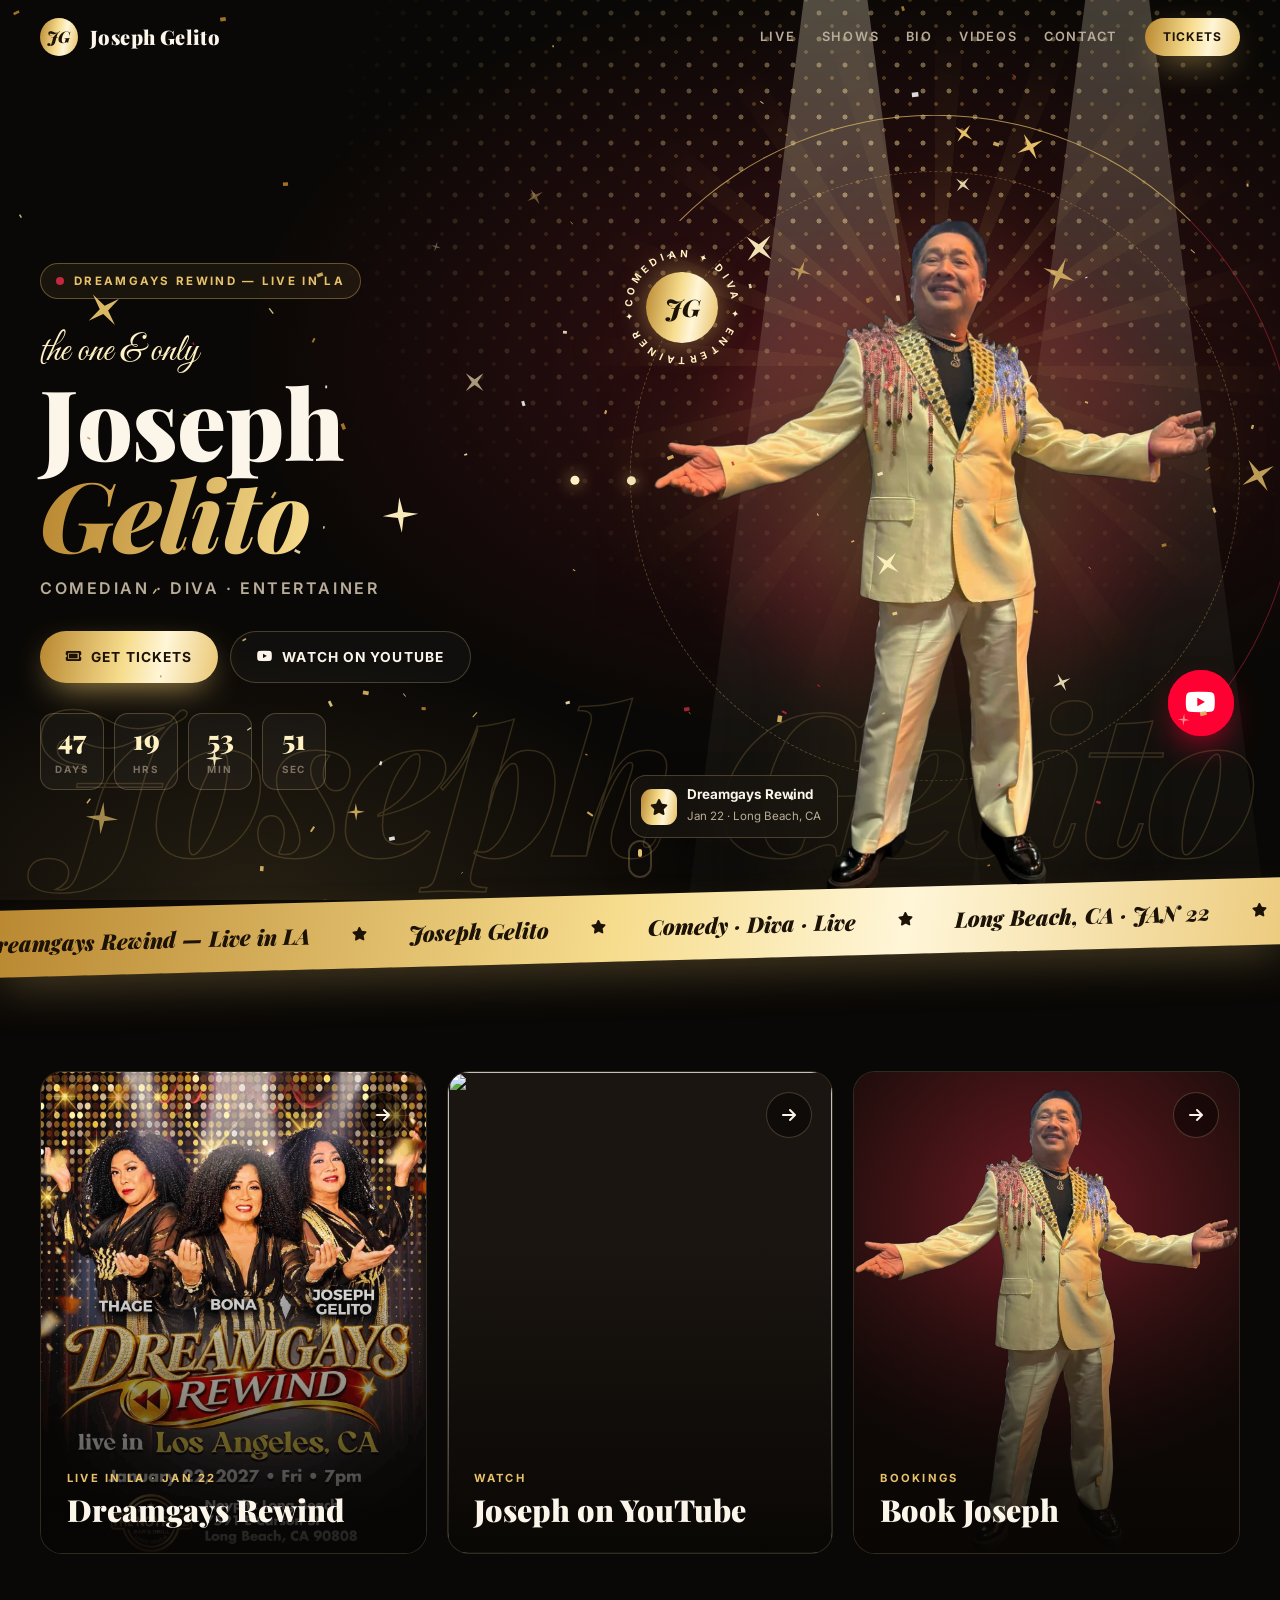
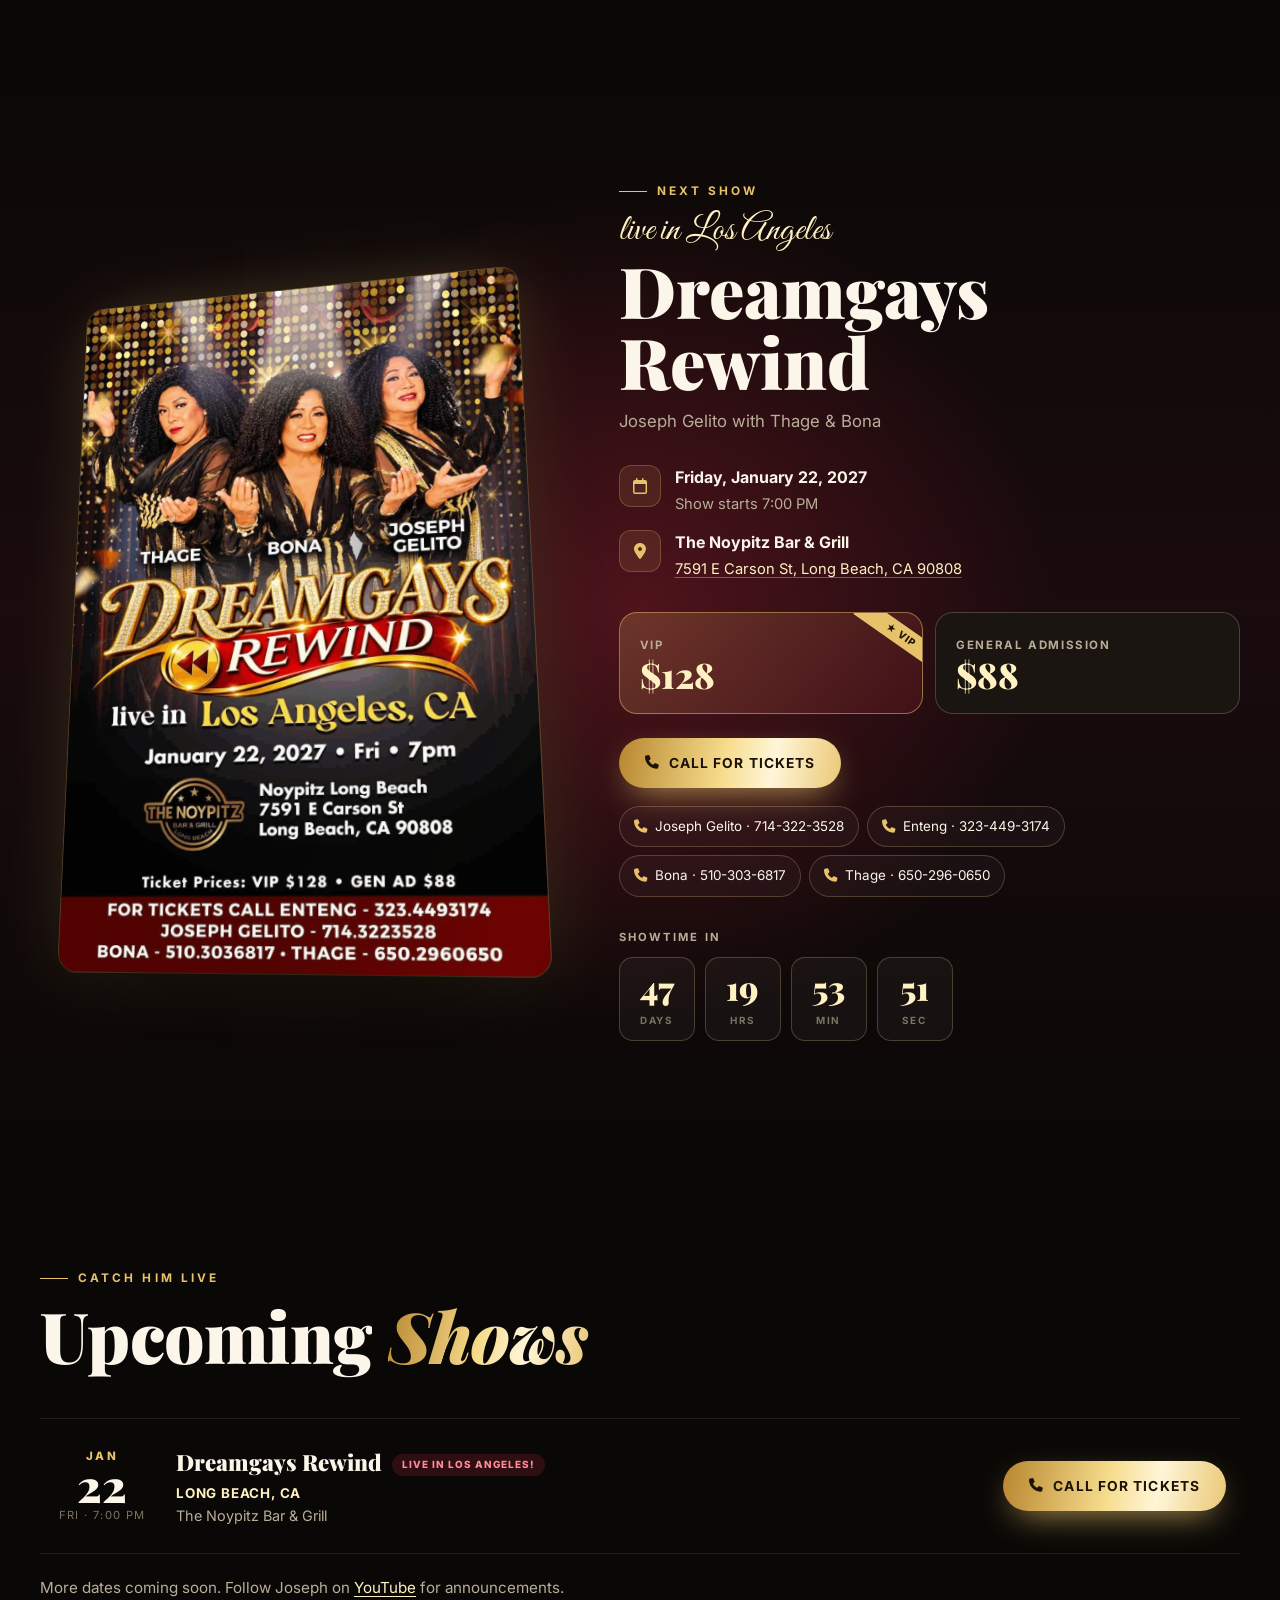
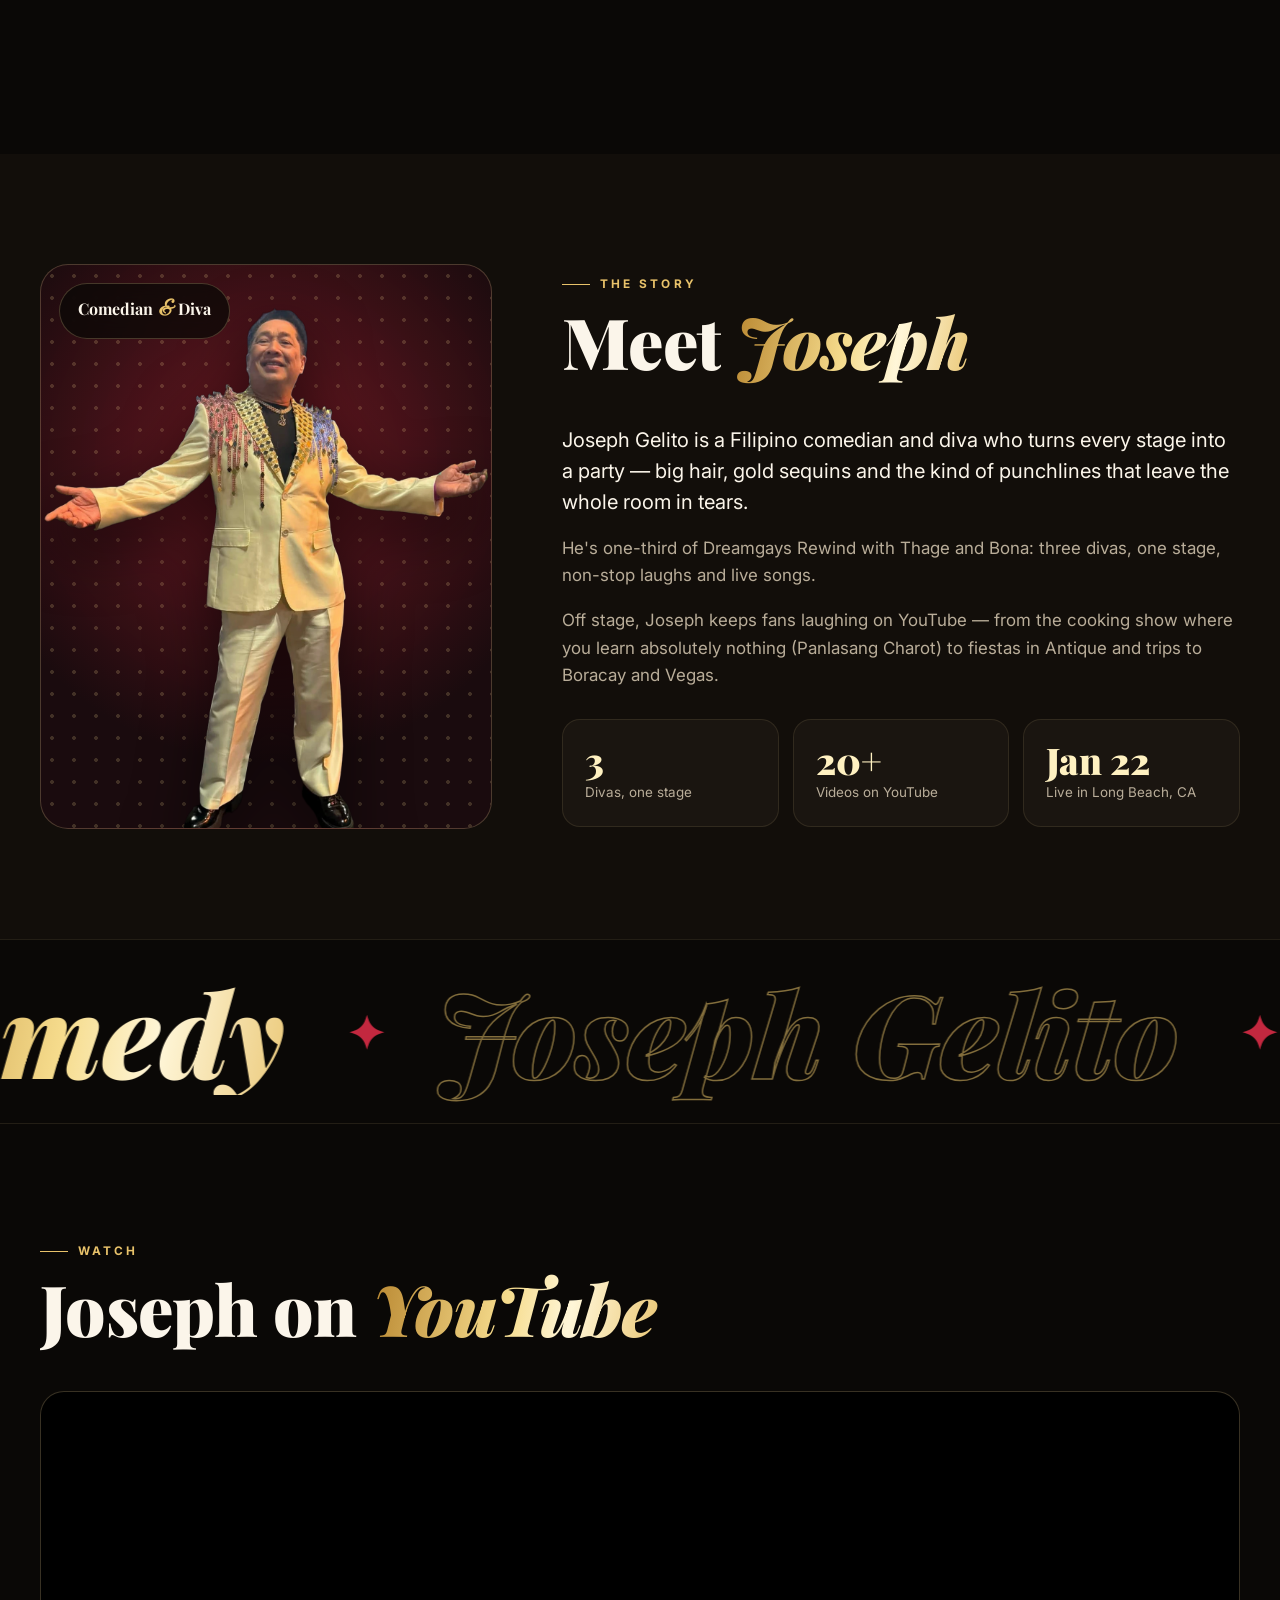
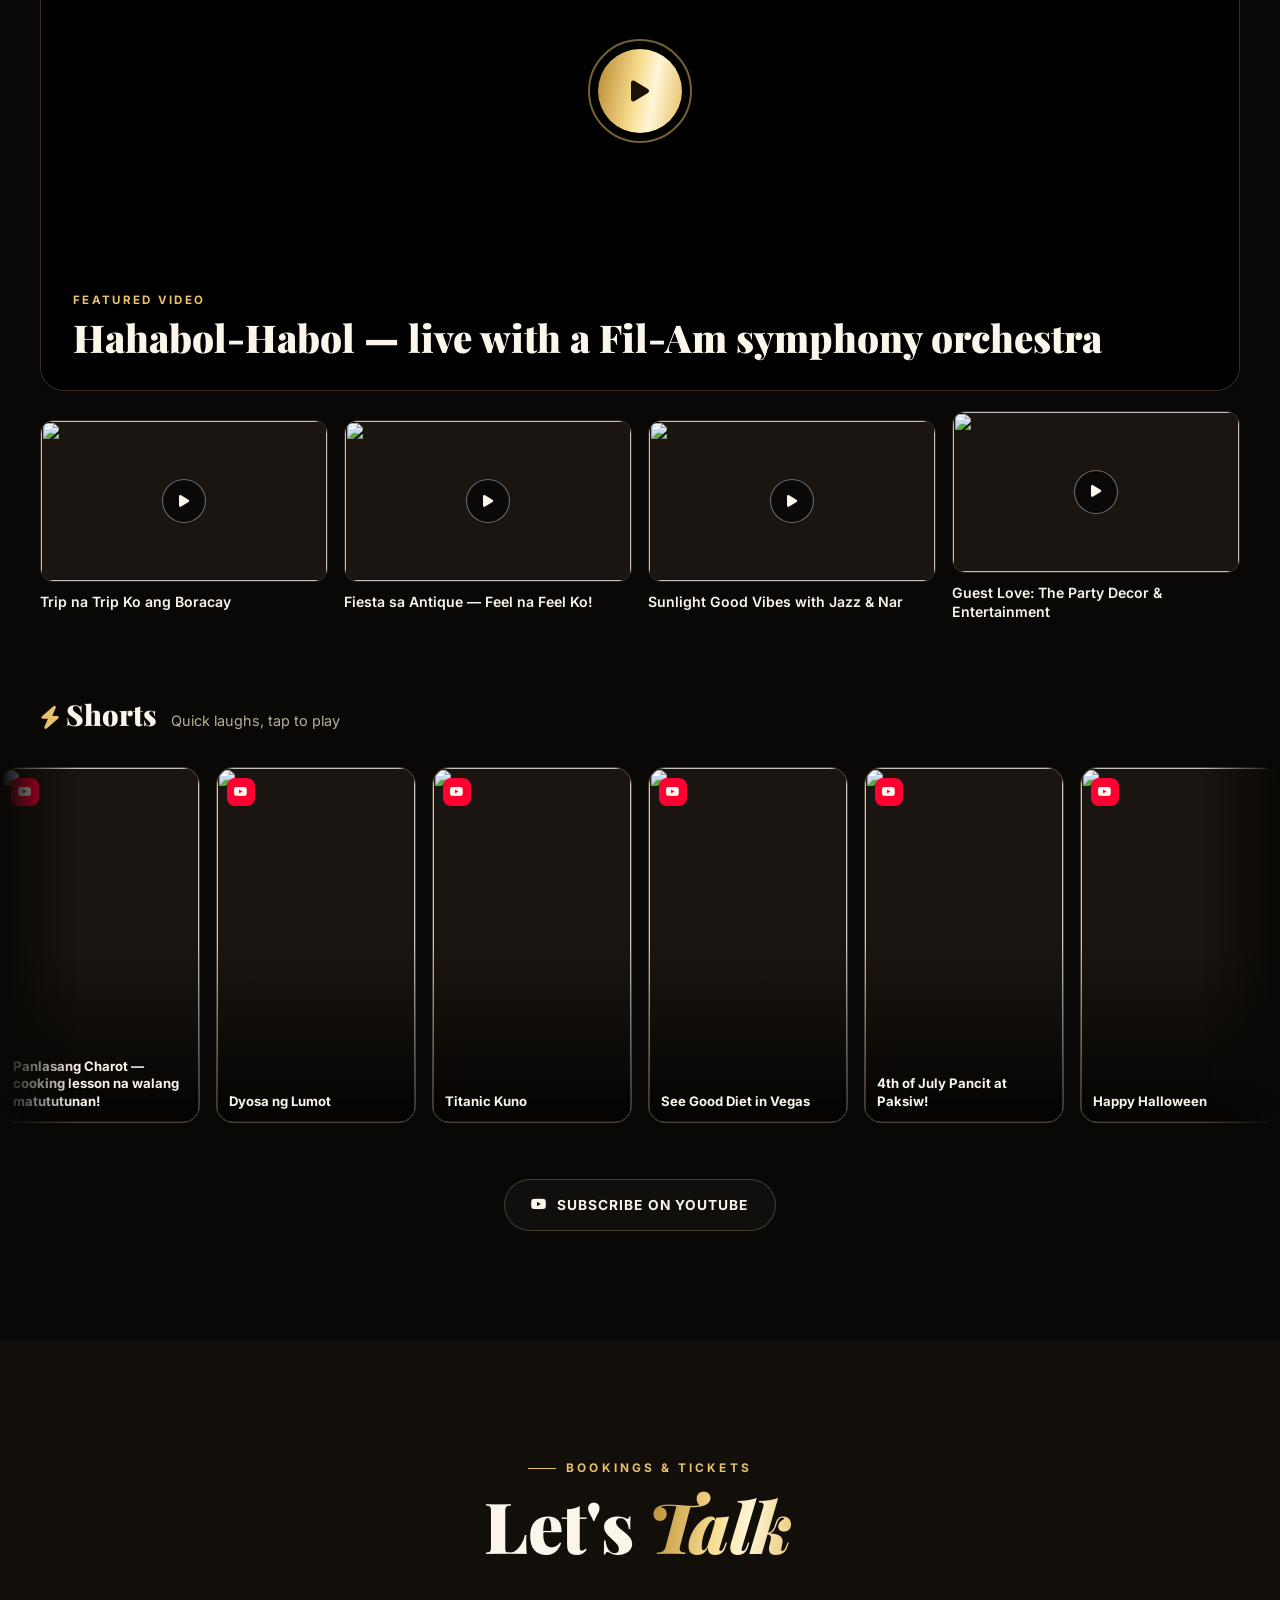
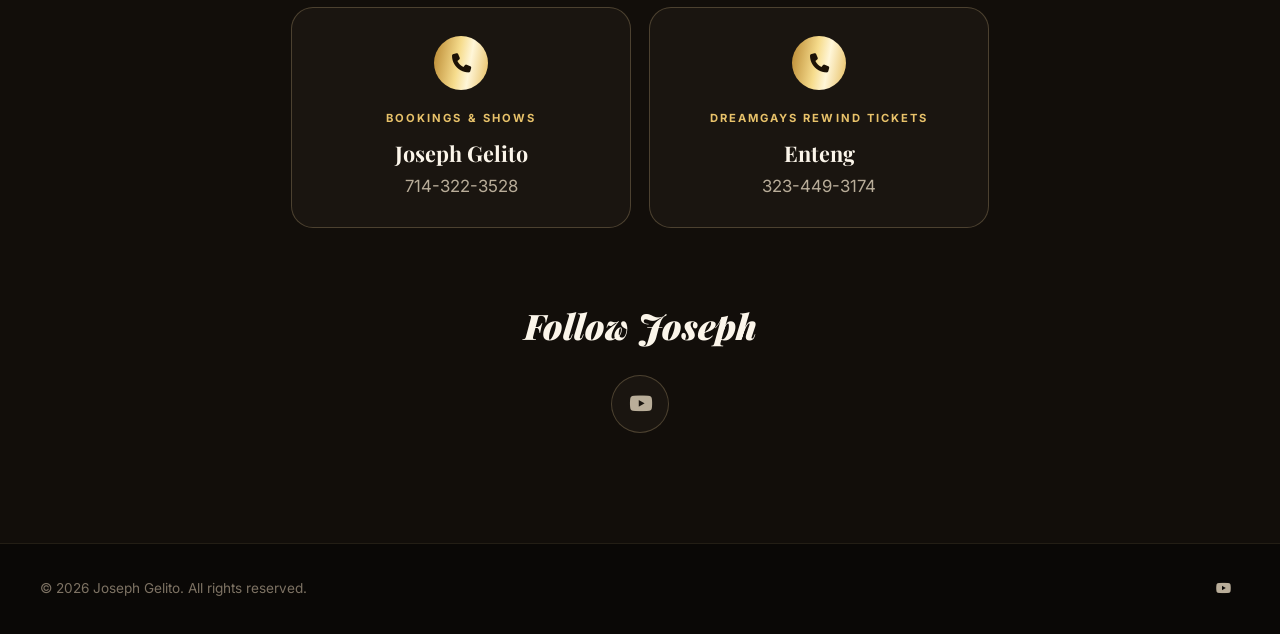
==== commit 5591e5b5: "New hero photo, nothing over Joseph, more motion, YouTube icon link - Full-body cutout from the new " ====
--- a/index.html
+++ b/index.html
@@ -21,6 +21,8 @@
     <div class="curtain-l"></div><div class="curtain-r"></div>
     <div class="curtain-mark"><span data-bind="monogram"></span></div>
   </div>
+
+  <div class="progress" id="progress" aria-hidden="true"></div>
 
   <header class="nav" id="nav">
     <div class="wrap nav-inner">
@@ -54,16 +56,24 @@
 
         <div class="hero-visual" id="heroVisual">
           <div class="portrait" data-scroll="-0.08">
+            <div class="rays" aria-hidden="true"></div>
             <div class="halo"></div>
             <div class="ring ring-a"></div>
             <div class="ring ring-b"></div>
             <div class="sweep" aria-hidden="true"></div>
             <picture>
               <source id="photoWebp" type="image/webp">
-              <img class="portrait-img" id="portraitImg" alt="" width="890" height="1014">
+              <img class="portrait-img" id="portraitImg" alt="" width="1238" height="1500">
             </picture>
           </div>
+          <!-- spinning seal + corner cards: placed in empty space, never over Joseph -->
+          <div class="spin-badge" aria-hidden="true">
+            <svg viewBox="0 0 200 200"><defs><path id="circ" d="M100,100 m-78,0 a78,78 0 1,1 156,0 a78,78 0 1,1 -156,0"/></defs>
+              <text><textPath href="#circ" id="badgeText"></textPath></text></svg>
+            <span data-bind="monogram"></span>
+          </div>
           <div data-render="chips"></div>
+          <a class="yt-link" id="ytLink" target="_blank" rel="noopener" aria-label="Watch Joseph on YouTube" title="Watch on YouTube"><i class="fa-brands fa-youtube"></i></a>
         </div>
       </div>
       <a href="#promos" class="scroll-cue" aria-label="Scroll down"><span></span></a>
@@ -75,7 +85,7 @@
     <section class="section" id="promos"><div class="wrap promos" data-render="promos"></div></section>
 
     <!-- ================= FEATURED EVENT ================= -->
-    <section class="section event" id="event">
+    <section class="section event" id="event" data-bokeh>
       <div class="event-glow" aria-hidden="true"></div>
       <div class="wrap event-grid" id="eventWrap"></div>
     </section>
@@ -104,6 +114,8 @@
         </div>
       </div>
     </section>
+
+    <div class="big-marquee" aria-hidden="true"><div class="bm-track" id="bigMarquee"></div></div>
 
     <!-- ================= VIDEOS ================= -->
     <section class="section" id="videos">
@@ -134,7 +146,7 @@
     </section>
 
     <!-- ================= CONTACT ================= -->
-    <section class="section alt" id="contact">
+    <section class="section alt" id="contact" data-bokeh>
       <div class="wrap">
         <div class="sec-head center-head reveal"><span class="kicker">Bookings &amp; tickets</span><h2>Let's <em>Talk</em></h2></div>
         <div class="contact-grid" data-render="contacts"></div>
--- a/style.css
+++ b/style.css
@@ -10,7 +10,8 @@
 }
 * { box-sizing: border-box; margin: 0; padding: 0; }
 html { scroll-behavior: smooth; scroll-padding-top: 78px; }
-body { background: var(--bg); color: var(--text); font-family: var(--body); line-height: 1.6; overflow-x: hidden; }
+html, body { overflow-x: clip; }
+body { background: var(--bg); color: var(--text); font-family: var(--body); line-height: 1.6; }
 a { color: inherit; text-decoration: none; }
 img { display: block; max-width: 100%; }
 [hidden] { display: none !important; }
@@ -108,10 +109,9 @@
 
 /* floating cutout (same logic as the portfolio — no cursor tracking) */
 .hero-visual { position: relative; height: min(700px, 76svh); min-height: 480px; }
-.portrait { position: absolute; left: 50%; bottom: 0; height: 100%; aspect-ratio: 890 / 1014; translate: -50% 0; }
+.portrait { position: absolute; left: 50%; bottom: 0; height: 100%; aspect-ratio: 1238 / 1500; translate: -50% 0; }
 .portrait picture, .portrait-img, .sweep { position: absolute; left: 0; bottom: 0; width: 100%; height: 100%; z-index: 2; }
 .portrait-img { object-fit: contain; object-position: bottom;
-  -webkit-mask-image: linear-gradient(180deg, #000 76%, transparent 99%); mask-image: linear-gradient(180deg, #000 76%, transparent 99%);
   filter: drop-shadow(0 30px 50px rgba(0,0,0,.65)) drop-shadow(0 0 50px rgba(var(--gold-rgb), .18));
   clip-path: inset(100% 0 0 0); transform: translateY(50px) scale(.97); transition: clip-path 1.6s var(--ease) 1.1s, transform 1.6s var(--ease) 1.1s; }
 .ready .portrait-img { clip-path: inset(-10% -10% 0 -10%); transform: none; animation: float 7s ease-in-out 2.8s infinite; }
@@ -120,7 +120,7 @@
   background: linear-gradient(180deg, transparent 40%, rgba(var(--gold-rgb), .3) 48%, rgba(255,250,230,.45) 50%, rgba(var(--gold-rgb), .3) 52%, transparent 60%); background-size: 100% 300%; background-position: 0 100%; opacity: 0; }
 .ready .sweep { animation: sweep 7s var(--ease) 2.8s infinite, float 7s ease-in-out 2.8s infinite; }
 @keyframes sweep { 0% { background-position: 0 100%; opacity: 1; } 32% { background-position: 0 0; opacity: 1; } 33%, 100% { opacity: 0; } }
-.halo { position: absolute; left: 50%; top: 4%; width: 92%; aspect-ratio: 1; translate: -50% 0; border-radius: 50%; z-index: 1;
+.halo { position: absolute; left: 50%; top: 0%; width: 92%; aspect-ratio: 1; translate: -50% 0; border-radius: 50%; z-index: 1;
   background: radial-gradient(circle, rgba(var(--gold-rgb), .5), rgba(143,29,44,.35) 45%, transparent 70%); filter: blur(24px); animation: breathe 6s ease-in-out infinite; }
 @keyframes breathe { 50% { opacity: .6; scale: 1.07; } }
 .ring { position: absolute; left: 50%; top: 38%; border-radius: 50%; pointer-events: none; z-index: 1; aspect-ratio: 1; translate: -50% -50%; }
@@ -132,10 +132,8 @@
 .ready .chip { opacity: 1; translate: 0 0; }
 .chip > i { width: 36px; height: 36px; border-radius: 11px; display: grid; place-items: center; color: #1c1206; background: var(--gold-grad); background-size: 220% 100%; }
 .chip b { display: block; font-size: .84rem; line-height: 1.2; } .chip small { color: var(--muted); font-size: .72rem; }
-.chip-0 { top: 20%; left: -2%; animation: bob 6s ease-in-out infinite; transition-delay: 2.2s; }
-.chip-1 { top: 6%; right: 0; animation: bob 7s ease-in-out .8s infinite; transition-delay: 2.4s; }
-.chip-2 { top: 60%; right: -2%; animation: bob 6.5s ease-in-out 1.6s infinite; transition-delay: 2.6s; }
-.chip-2 > i { background: #ff0033; color: #fff; }
+.chip-0 { left: 0; bottom: 9%; animation: bob 6s ease-in-out infinite; transition-delay: 2.3s; }
+a.chip:hover { border-color: rgba(var(--gold-rgb), .6); }
 @keyframes bob { 50% { transform: translateY(-14px); } }
 .scroll-cue { position: absolute; left: 50%; bottom: 22px; width: 24px; height: 38px; margin-left: -12px; border: 2px solid var(--border-strong); border-radius: 14px; z-index: 5; }
 .scroll-cue span { position: absolute; left: 50%; top: 7px; width: 4px; height: 8px; margin-left: -2px; border-radius: 2px; background: var(--gold); animation: cue 1.8s infinite; }
@@ -158,8 +156,8 @@
 .sec-head h2 em { font-style: italic; background: var(--gold-grad); background-size: 220% 100%; -webkit-background-clip: text; background-clip: text; color: transparent; animation: shimmer 6s linear infinite; padding-right: .06em; }
 .reveal { opacity: 0; transform: translateY(36px); transition: opacity 1s var(--ease), transform 1s var(--ease); }
 .reveal.in { opacity: 1; transform: none; }
-.reveal-wipe { clip-path: inset(0 0 100% 0); transition: clip-path 1.4s var(--ease); }
-.reveal-wipe.in { clip-path: inset(0 0 0 0); }
+.reveal-wipe::after { content: ""; position: absolute; inset: 0; z-index: 5; background: linear-gradient(180deg, var(--bg-2) 96%, var(--gold)); transform-origin: 50% 100%; transition: transform 1.3s var(--ease) .1s; pointer-events: none; }
+.reveal-wipe.in::after { transform: scaleY(0); }
 
 /* promo tiles */
 .promos { display: grid; grid-template-columns: repeat(3, 1fr); gap: 20px; }
@@ -228,8 +226,8 @@
 .about { display: grid; grid-template-columns: minmax(0, .8fr) minmax(0, 1.2fr); gap: 70px; align-items: center; }
 .about-photo { position: relative; border-radius: 28px; overflow: hidden; aspect-ratio: 4/5; background: radial-gradient(circle at 50% 35%, rgba(143,29,44,.75), #1a0b0e 70%); border: 1px solid var(--border-strong); }
 .about-photo::before { content: ""; position: absolute; inset: 0; background-image: radial-gradient(circle, rgba(255,226,150,.5) 0 1.6px, transparent 2.2px); background-size: 22px 22px; opacity: .35; animation: twinkle 3s ease-in-out infinite alternate; }
-.about-photo img { position: absolute; left: 50%; bottom: 0; width: 112%; max-width: none; translate: -46% 0; -webkit-mask-image: linear-gradient(180deg, #000 80%, transparent); mask-image: linear-gradient(180deg, #000 80%, transparent); }
-.about-badge { position: absolute; left: 18px; bottom: 18px; padding: 10px 18px; border-radius: 999px; background: rgba(10,8,6,.75); border: 1px solid var(--border-strong); backdrop-filter: blur(10px); font-family: var(--display); font-weight: 700; }
+.about-photo img { position: absolute; left: 50%; bottom: 0; width: 100%; height: 96%; object-fit: contain; object-position: 50% 100%; translate: -50% var(--ap, 0px); filter: drop-shadow(0 20px 30px rgba(0,0,0,.6)); }
+.about-badge { position: absolute; z-index: 2; left: 18px; top: 18px; padding: 10px 18px; border-radius: 999px; background: rgba(10,8,6,.75); border: 1px solid var(--border-strong); backdrop-filter: blur(10px); font-family: var(--display); font-weight: 700; }
 .about-badge i { font-family: var(--script); font-style: normal; color: var(--gold); font-size: 1.3em; padding: 0 2px; }
 .about-body p { color: var(--muted); font-size: 1.06rem; margin-bottom: 18px; }
 .about-body p:first-child { color: var(--text); font-size: 1.26rem; line-height: 1.55; }
@@ -330,9 +328,10 @@
   .logo > span:last-child { font-size: 1.05rem; }
   .hero-visual { height: 400px; }
   .hero-title { font-size: clamp(3rem, 15vw, 4.4rem); }
-  .chip { padding: 7px 10px 7px 7px; } .chip > i { width: 30px; height: 30px; } .chip small { display: none; }
-  .chip-1 { display: none; }
-  .chip-0 { top: auto; bottom: 26%; left: -4px; } .chip-2 { top: auto; bottom: 8%; right: -4px; }
+  .chip { padding: 7px 10px 7px 7px; } .chip > i { width: 30px; height: 30px; } .chip small { display: none; } .chip b { font-size: .74rem; }
+  .chip-0 { left: -6px; bottom: 3%; }
+  .yt-link { width: 52px; height: 52px; right: -4px; bottom: 22%; font-size: 1.3rem; }
+  .spin-badge { width: 80px; height: 80px; left: -6px; top: 0; }
   .countdown { gap: 6px; } .countdown .unit, .event .countdown .unit { min-width: 0; flex: 1; } .event .countdown .num { font-size: 1.7rem; }
   .price b { font-size: 1.8rem; }
   .tour-row { grid-template-columns: 70px 1fr; gap: 6px 16px; padding: 20px 4px; } .tour-row:hover { padding-left: 4px; }
@@ -347,9 +346,70 @@
   *, *::before, *::after { animation: none !important; transition: none !important; }
   .curtain { display: none; }
   .reveal, .chip, .hero-title .ch, .script { opacity: 1 !important; transform: none !important; translate: none !important; }
-  .reveal-wipe, .portrait-img { clip-path: none !important; transform: none !important; }
+  .portrait-img { clip-path: none !important; transform: none !important; } .reveal-wipe::after { display: none; }
 }
 /* ?still in the URL = skip intro + animations (screenshots / previews) */
 .still .curtain { display: none; }
 .still *, .still *::before, .still *::after { transition: none !important; animation-play-state: paused !important; }
-.still .reveal { opacity: 1; transform: none; } .still .reveal-wipe { clip-path: none; }
+.still .reveal { opacity: 1; transform: none; } .still .reveal-wipe::after { transform: scaleY(0); }
+
+/* ================= MORE MOTION ================= */
+/* gold reading-progress bar */
+.progress { position: fixed; left: 0; top: 0; height: 3px; width: 100%; z-index: 60; transform-origin: 0 50%; transform: scaleX(0); background: var(--gold-grad); background-size: 220% 100%; animation: shimmer 4s linear infinite; box-shadow: 0 0 12px rgba(var(--gold-rgb), .7); }
+/* rotating stage-light rays behind Joseph (like the stadium lights in his photo) */
+.rays { position: absolute; left: 50%; top: 22%; width: 150%; aspect-ratio: 1; translate: -50% -50%; z-index: 0; border-radius: 50%; pointer-events: none; opacity: .55;
+  background: repeating-conic-gradient(from 0deg, rgba(var(--gold-rgb), .22) 0deg 5deg, transparent 5deg 18deg);
+  -webkit-mask-image: radial-gradient(circle, #000 8%, transparent 62%); mask-image: radial-gradient(circle, #000 8%, transparent 62%); animation: spin 60s linear infinite; }
+/* spinning seal in the empty top-left corner */
+.spin-badge { position: absolute; z-index: 4; left: -2%; top: 4%; width: 128px; height: 128px; display: grid; place-items: center; opacity: 0; scale: .6; transition: opacity 1s var(--ease) 2.6s, scale 1s var(--ease) 2.6s; }
+.ready .spin-badge { opacity: 1; scale: 1; }
+.spin-badge svg { position: absolute; inset: 0; width: 100%; height: 100%; animation: spin 18s linear infinite; overflow: visible; }
+.spin-badge text { font-family: var(--body); font-size: 15.5px; font-weight: 700; letter-spacing: 4.2px; text-transform: uppercase; fill: var(--gold-2); }
+.spin-badge span { width: 56%; height: 56%; border-radius: 50%; display: grid; place-items: center; font-family: var(--display); font-style: italic; font-weight: 900; font-size: 1.5rem; color: #1c1206; background: var(--gold-grad); background-size: 220% 100%; animation: shimmer 6s linear infinite; box-shadow: 0 0 30px rgba(var(--gold-rgb), .5); }
+/* YouTube icon link: bottom-right corner, beside his feet */
+.yt-link { position: absolute; z-index: 4; right: 1%; bottom: 24%; width: 66px; height: 66px; border-radius: 50%; display: grid; place-items: center; font-size: 1.7rem; color: #fff; background: #ff0033; box-shadow: 0 14px 34px -10px rgba(255,0,51,.8);
+  opacity: 0; scale: .5; transition: opacity .9s var(--ease) 2.5s, scale .9s var(--ease) 2.5s, transform .3s var(--ease); }
+.ready .yt-link { opacity: 1; scale: 1; animation: bob 5.5s ease-in-out 3s infinite; }
+.yt-link::before, .yt-link::after { content: ""; position: absolute; inset: 0; border-radius: 50%; border: 2px solid rgba(255,0,51,.6); animation: ripple 2.2s ease-out infinite; }
+.yt-link::after { animation-delay: 1.1s; }
+.yt-link:hover { transform: scale(1.1); }
+/* giant outline name strip: speeds up / reverses with scroll */
+.big-marquee { overflow: hidden; padding: 28px 0; background: var(--bg); border-block: 1px solid var(--border); }
+.bm-track { display: flex; gap: 50px; width: max-content; font-family: var(--display); font-weight: 900; font-style: italic; font-size: clamp(3.5rem, 9vw, 8rem); line-height: 1.1; white-space: nowrap; will-change: transform; }
+.bm-track span { color: transparent; -webkit-text-stroke: 1.5px rgba(var(--gold-rgb), .55); padding-right: .1em; }
+.bm-track span:nth-of-type(2n) { -webkit-text-stroke: 0; background: var(--gold-grad); background-size: 220% 100%; -webkit-background-clip: text; background-clip: text; color: transparent; animation: shimmer 6s linear infinite; }
+.bm-track i { align-self: center; color: var(--wine-2); font-size: .4em; font-style: normal; }
+/* headings rise in word by word */
+.split .w { display: inline-block; overflow: hidden; vertical-align: top; padding-bottom: .1em; margin-bottom: -.1em; }
+.split .w > span { display: inline-block; transform: translateY(110%); transition: transform 1s var(--ease); }
+.in .split .w > span, .split.in .w > span { transform: none; }
+/* kicker line draws in */
+.kicker::before { transform: scaleX(0); transform-origin: left; transition: transform 1s var(--ease) .2s; }
+.in .kicker::before, .kicker.in::before { transform: scaleX(1); }
+/* promo tiles flip up into place */
+.promos { perspective: 1400px; }
+.promo.reveal { transform: translateY(60px) rotateX(22deg); transform-origin: 50% 100%; }
+.promo.reveal.in { transform: none; }
+/* floating gold bokeh */
+.bokeh { position: absolute; inset: 0; overflow: hidden; pointer-events: none; z-index: 0; }
+.bokeh i { position: absolute; bottom: -60px; width: var(--s); height: var(--s); left: var(--x); border-radius: 50%; background: radial-gradient(circle, rgba(255,230,160,.55), rgba(232,194,106,.12) 60%, transparent 70%); filter: blur(1px); animation: rise var(--t) linear var(--d) infinite; opacity: 0; }
+@keyframes rise { 0% { transform: translate(0, 0); opacity: 0; } 10% { opacity: 1; } 50% { transform: translate(30px, -50vh); } 90% { opacity: .8; } 100% { transform: translate(-20px, -110vh); opacity: 0; } }
+.event .wrap, #contact .wrap { position: relative; z-index: 1; }
+/* slow Ken Burns zoom on the featured video */
+.video-feature img { animation: kenburns 18s ease-in-out infinite alternate; }
+@keyframes kenburns { from { transform: scale(1) translate(0, 0); } to { transform: scale(1.12) translate(-2%, -1%); } }
+/* periodic gold light-leak across the hero */
+.hero::after { content: ""; position: absolute; inset: 0; z-index: 4; pointer-events: none; background: linear-gradient(105deg, transparent 40%, rgba(255,226,160,.09) 48%, rgba(255,240,200,.16) 50%, transparent 58%); background-size: 300% 100%; animation: leak 9s ease-in-out 3s infinite; }
+@keyframes leak { 0% { background-position: 120% 0; } 45%, 100% { background-position: -120% 0; } }
+@media (max-width: 960px) { .spin-badge { left: 0; top: 0; } }
+@media (prefers-reduced-motion: reduce) { .split .w > span, .promo.reveal { transform: none !important; } .spin-badge, .yt-link { opacity: 1 !important; scale: 1 !important; } .bokeh { display: none; } }
+.still .split .w > span, .still .promo.reveal { transform: none; }
+.still .spin-badge, .still .yt-link { opacity: 1; scale: 1; }
+/* phones: keep everything off Joseph (these must come after the motion block) */
+@media (max-width: 600px) {
+  .spin-badge { width: 74px; height: 74px; left: -4px; top: -2%; }
+  .spin-badge text { font-size: 17px; }
+  .spin-badge span { font-size: 1rem; }
+  .chip-0 { display: none; }
+  .yt-link { width: 50px; height: 50px; right: -2px; bottom: 30%; font-size: 1.25rem; }
+}
